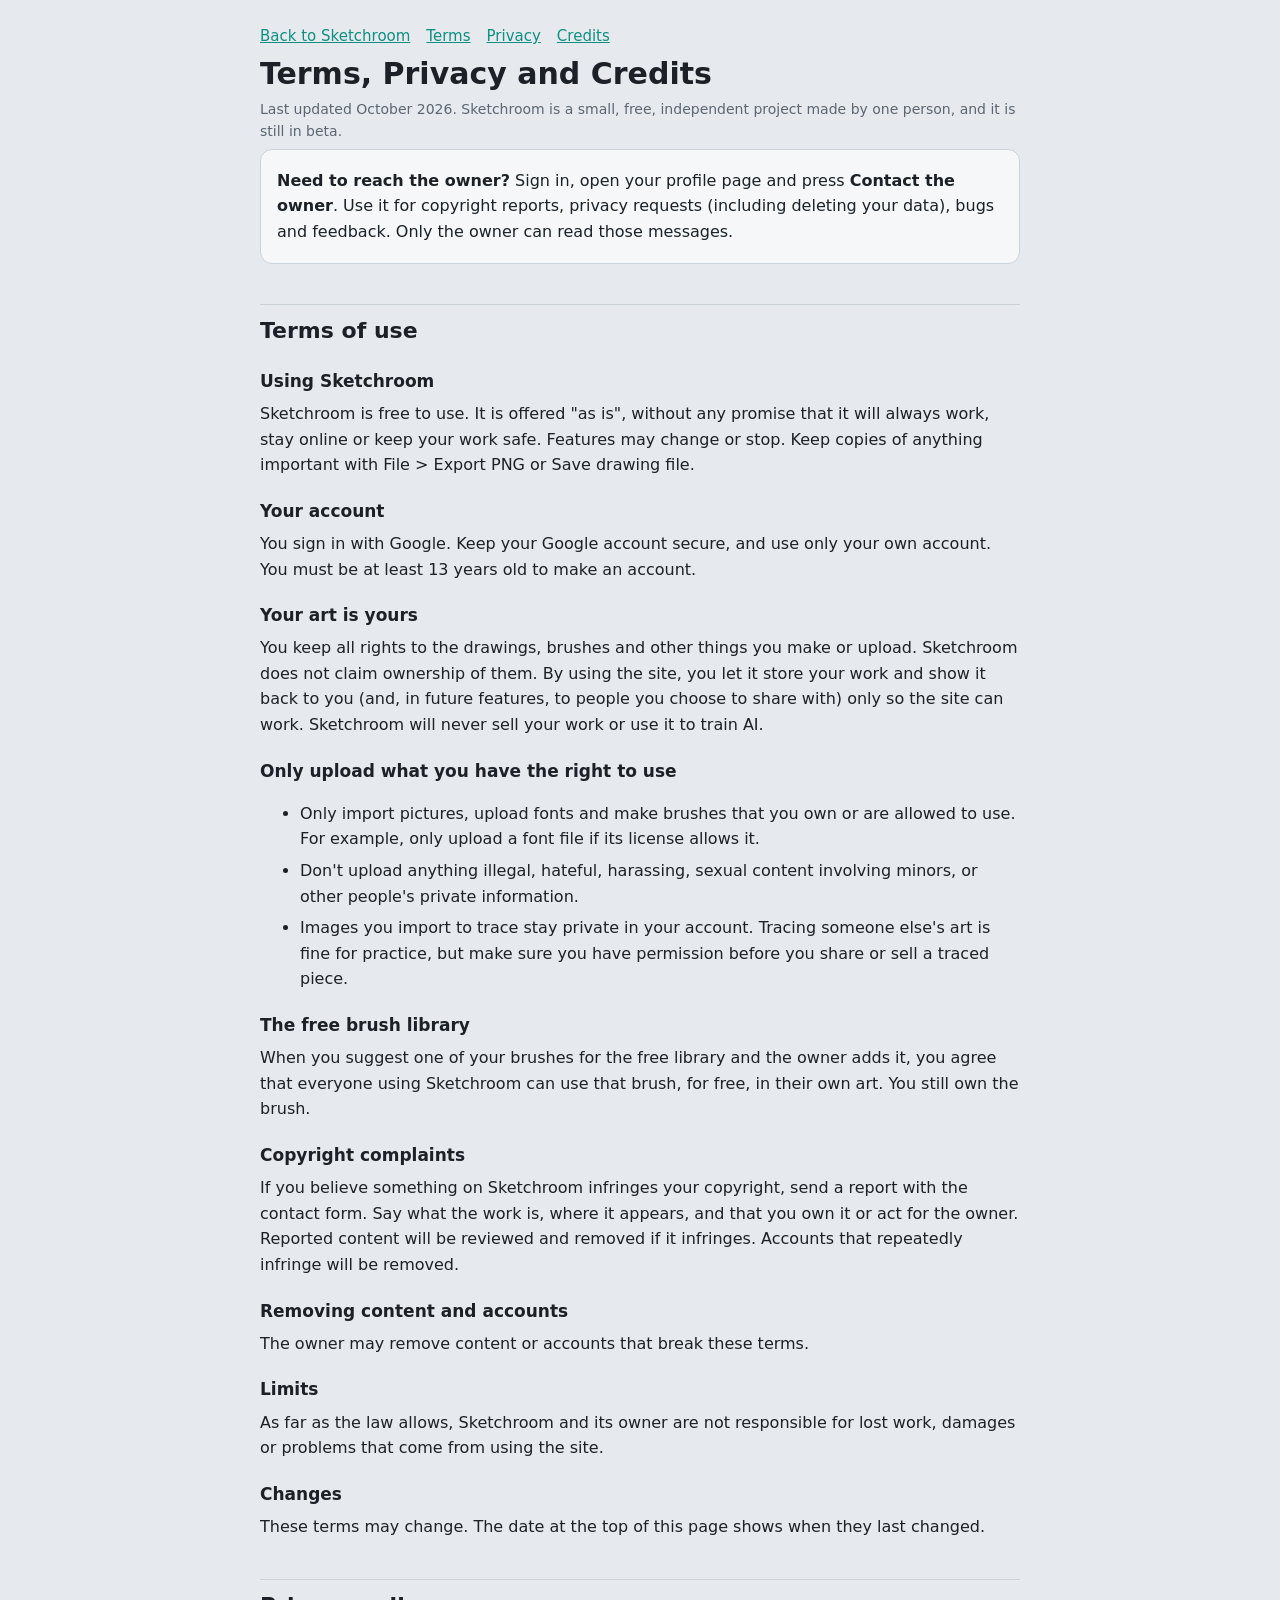
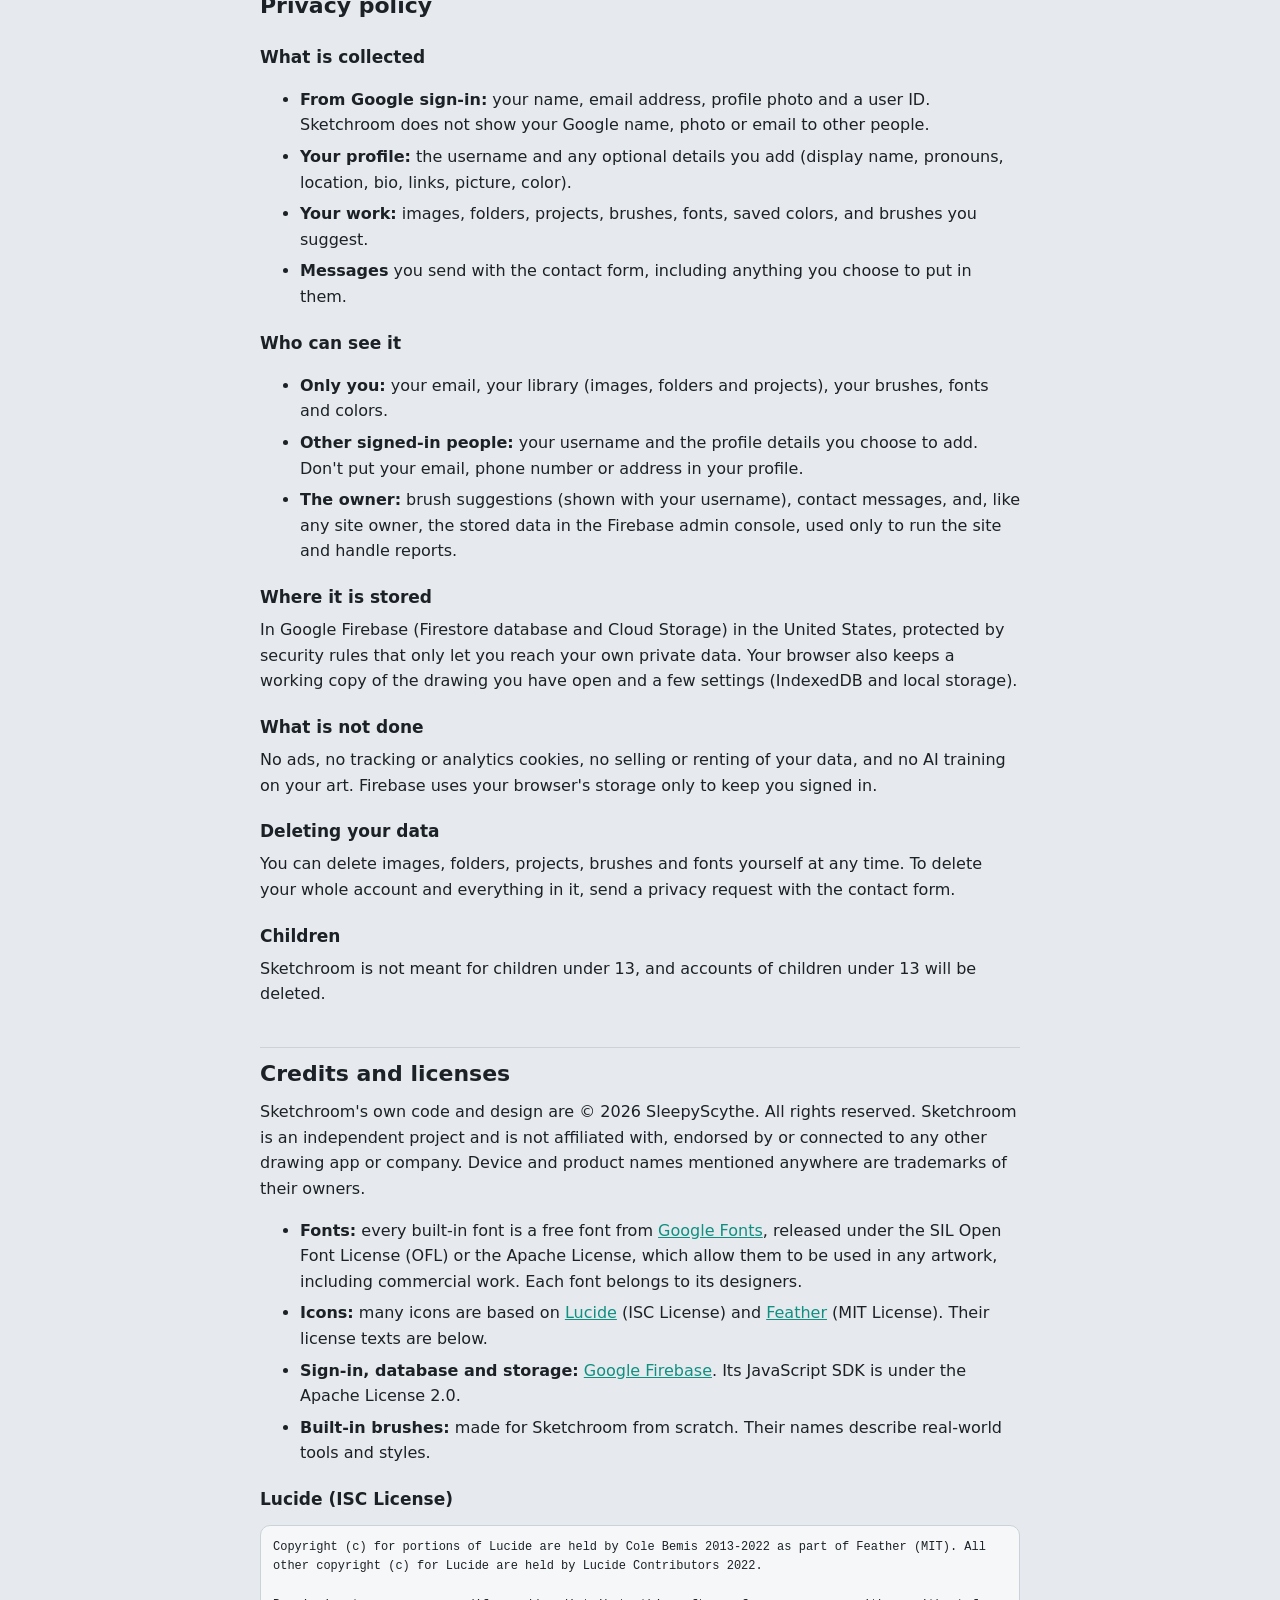
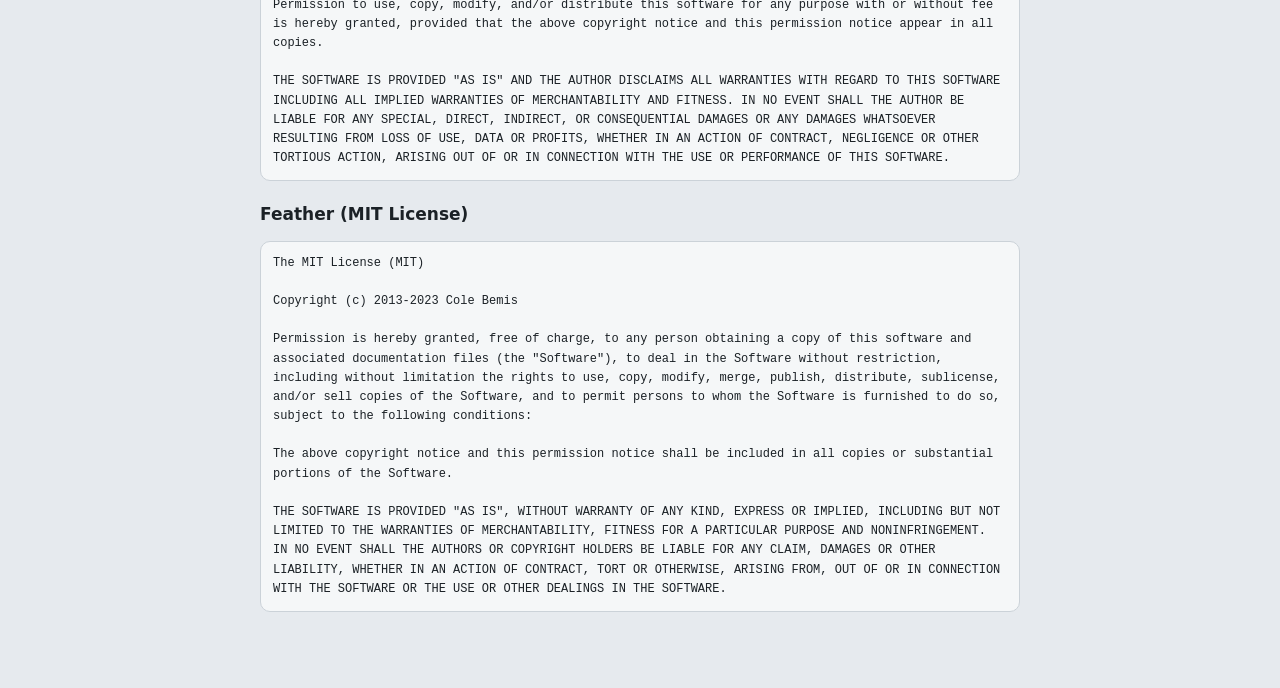
==== legal.html @ 2ee38875 "About 50 art-style brushes and 90 fonts, usernames and profiles, contact form, legal pages Brushes g" ====
<!doctype html>
<html lang="en">
<head>
<meta charset="utf-8">
<meta name="viewport" content="width=device-width, initial-scale=1">
<title>Sketchroom: Terms, Privacy and Credits</title>
<meta name="description" content="Sketchroom's terms of use, privacy policy and credits.">
<meta name="theme-color" content="#14181c">
<link rel="icon" href="favicon.svg" type="image/svg+xml">
<style>
  :root { color-scheme: dark; --bg: #14181c; --panel: #1b2025; --line: #313a43; --fg: #e7ebee; --mute: #8b97a3; --accent: #56c4b4; }
  @media (prefers-color-scheme: light) { :root { color-scheme: light; --bg: #e6eaee; --panel: #f5f7f8; --line: #cbd2d8; --fg: #1b2126; --mute: #5b6670; --accent: #0f8f80; } }
  body { margin: 0; background: var(--bg); color: var(--fg); font: 16px/1.6 system-ui, -apple-system, "Segoe UI", sans-serif; }
  main { max-width: 760px; margin: 0 auto; padding: 24px 16px 64px; }
  a { color: var(--accent); }
  h1 { font-size: 30px; line-height: 1.2; margin: 8px 0 4px; }
  h2 { font-size: 22px; margin: 40px 0 8px; padding-top: 8px; border-top: 1px solid var(--line); }
  h3 { font-size: 17px; margin: 20px 0 4px; }
  p, li { margin: 6px 0; }
  .mute { color: var(--mute); font-size: 14px; }
  nav.top { display: flex; gap: 16px; flex-wrap: wrap; font-size: 15px; }
  .box { background: var(--panel); border: 1px solid var(--line); border-radius: 12px; padding: 12px 16px; }
  pre { white-space: pre-wrap; font-size: 12px; background: var(--panel); border: 1px solid var(--line); border-radius: 10px; padding: 12px; overflow-wrap: anywhere; }
</style>
</head>
<body>
<main>
  <nav class="top"><a href="./">Back to Sketchroom</a><a href="#terms">Terms</a><a href="#privacy">Privacy</a><a href="#credits">Credits</a></nav>
  <h1>Terms, Privacy and Credits</h1>
  <p class="mute">Last updated October 2026. Sketchroom is a small, free, independent project made by one person, and it is still in beta.</p>
  <div class="box">
    <p><strong>Need to reach the owner?</strong> Sign in, open your profile page and press <strong>Contact the owner</strong>. Use it for copyright reports, privacy requests (including deleting your data), bugs and feedback. Only the owner can read those messages.</p>
  </div>

  <h2 id="terms">Terms of use</h2>
  <h3>Using Sketchroom</h3>
  <p>Sketchroom is free to use. It is offered "as is", without any promise that it will always work, stay online or keep your work safe. Features may change or stop. Keep copies of anything important with File &gt; Export PNG or Save drawing file.</p>
  <h3>Your account</h3>
  <p>You sign in with Google. Keep your Google account secure, and use only your own account. You must be at least 13 years old to make an account.</p>
  <h3>Your art is yours</h3>
  <p>You keep all rights to the drawings, brushes and other things you make or upload. Sketchroom does not claim ownership of them. By using the site, you let it store your work and show it back to you (and, in future features, to people you choose to share with) only so the site can work. Sketchroom will never sell your work or use it to train AI.</p>
  <h3>Only upload what you have the right to use</h3>
  <ul>
    <li>Only import pictures, upload fonts and make brushes that you own or are allowed to use. For example, only upload a font file if its license allows it.</li>
    <li>Don't upload anything illegal, hateful, harassing, sexual content involving minors, or other people's private information.</li>
    <li>Images you import to trace stay private in your account. Tracing someone else's art is fine for practice, but make sure you have permission before you share or sell a traced piece.</li>
  </ul>
  <h3>The free brush library</h3>
  <p>When you suggest one of your brushes for the free library and the owner adds it, you agree that everyone using Sketchroom can use that brush, for free, in their own art. You still own the brush.</p>
  <h3>Copyright complaints</h3>
  <p>If you believe something on Sketchroom infringes your copyright, send a report with the contact form. Say what the work is, where it appears, and that you own it or act for the owner. Reported content will be reviewed and removed if it infringes. Accounts that repeatedly infringe will be removed.</p>
  <h3>Removing content and accounts</h3>
  <p>The owner may remove content or accounts that break these terms.</p>
  <h3>Limits</h3>
  <p>As far as the law allows, Sketchroom and its owner are not responsible for lost work, damages or problems that come from using the site.</p>
  <h3>Changes</h3>
  <p>These terms may change. The date at the top of this page shows when they last changed.</p>

  <h2 id="privacy">Privacy policy</h2>
  <h3>What is collected</h3>
  <ul>
    <li><strong>From Google sign-in:</strong> your name, email address, profile photo and a user ID. Sketchroom does not show your Google name, photo or email to other people.</li>
    <li><strong>Your profile:</strong> the username and any optional details you add (display name, pronouns, location, bio, links, picture, color).</li>
    <li><strong>Your work:</strong> images, folders, projects, brushes, fonts, saved colors, and brushes you suggest.</li>
    <li><strong>Messages</strong> you send with the contact form, including anything you choose to put in them.</li>
  </ul>
  <h3>Who can see it</h3>
  <ul>
    <li><strong>Only you:</strong> your email, your library (images, folders and projects), your brushes, fonts and colors.</li>
    <li><strong>Other signed-in people:</strong> your username and the profile details you choose to add. Don't put your email, phone number or address in your profile.</li>
    <li><strong>The owner:</strong> brush suggestions (shown with your username), contact messages, and, like any site owner, the stored data in the Firebase admin console, used only to run the site and handle reports.</li>
  </ul>
  <h3>Where it is stored</h3>
  <p>In Google Firebase (Firestore database and Cloud Storage) in the United States, protected by security rules that only let you reach your own private data. Your browser also keeps a working copy of the drawing you have open and a few settings (IndexedDB and local storage).</p>
  <h3>What is not done</h3>
  <p>No ads, no tracking or analytics cookies, no selling or renting of your data, and no AI training on your art. Firebase uses your browser's storage only to keep you signed in.</p>
  <h3>Deleting your data</h3>
  <p>You can delete images, folders, projects, brushes and fonts yourself at any time. To delete your whole account and everything in it, send a privacy request with the contact form.</p>
  <h3>Children</h3>
  <p>Sketchroom is not meant for children under 13, and accounts of children under 13 will be deleted.</p>

  <h2 id="credits">Credits and licenses</h2>
  <p>Sketchroom's own code and design are © 2026 SleepyScythe. All rights reserved. Sketchroom is an independent project and is not affiliated with, endorsed by or connected to any other drawing app or company. Device and product names mentioned anywhere are trademarks of their owners.</p>
  <ul>
    <li><strong>Fonts:</strong> every built-in font is a free font from <a href="https://fonts.google.com" rel="noopener">Google Fonts</a>, released under the SIL Open Font License (OFL) or the Apache License, which allow them to be used in any artwork, including commercial work. Each font belongs to its designers.</li>
    <li><strong>Icons:</strong> many icons are based on <a href="https://lucide.dev" rel="noopener">Lucide</a> (ISC License) and <a href="https://feathericons.com" rel="noopener">Feather</a> (MIT License). Their license texts are below.</li>
    <li><strong>Sign-in, database and storage:</strong> <a href="https://firebase.google.com" rel="noopener">Google Firebase</a>. Its JavaScript SDK is under the Apache License 2.0.</li>
    <li><strong>Built-in brushes:</strong> made for Sketchroom from scratch. Their names describe real-world tools and styles.</li>
  </ul>
  <h3>Lucide (ISC License)</h3>
  <pre>Copyright (c) for portions of Lucide are held by Cole Bemis 2013-2022 as part of Feather (MIT). All other copyright (c) for Lucide are held by Lucide Contributors 2022.

Permission to use, copy, modify, and/or distribute this software for any purpose with or without fee is hereby granted, provided that the above copyright notice and this permission notice appear in all copies.

THE SOFTWARE IS PROVIDED "AS IS" AND THE AUTHOR DISCLAIMS ALL WARRANTIES WITH REGARD TO THIS SOFTWARE INCLUDING ALL IMPLIED WARRANTIES OF MERCHANTABILITY AND FITNESS. IN NO EVENT SHALL THE AUTHOR BE LIABLE FOR ANY SPECIAL, DIRECT, INDIRECT, OR CONSEQUENTIAL DAMAGES OR ANY DAMAGES WHATSOEVER RESULTING FROM LOSS OF USE, DATA OR PROFITS, WHETHER IN AN ACTION OF CONTRACT, NEGLIGENCE OR OTHER TORTIOUS ACTION, ARISING OUT OF OR IN CONNECTION WITH THE USE OR PERFORMANCE OF THIS SOFTWARE.</pre>
  <h3>Feather (MIT License)</h3>
  <pre>The MIT License (MIT)

Copyright (c) 2013-2023 Cole Bemis

Permission is hereby granted, free of charge, to any person obtaining a copy of this software and associated documentation files (the "Software"), to deal in the Software without restriction, including without limitation the rights to use, copy, modify, merge, publish, distribute, sublicense, and/or sell copies of the Software, and to permit persons to whom the Software is furnished to do so, subject to the following conditions:

The above copyright notice and this permission notice shall be included in all copies or substantial portions of the Software.

THE SOFTWARE IS PROVIDED "AS IS", WITHOUT WARRANTY OF ANY KIND, EXPRESS OR IMPLIED, INCLUDING BUT NOT LIMITED TO THE WARRANTIES OF MERCHANTABILITY, FITNESS FOR A PARTICULAR PURPOSE AND NONINFRINGEMENT. IN NO EVENT SHALL THE AUTHORS OR COPYRIGHT HOLDERS BE LIABLE FOR ANY CLAIM, DAMAGES OR OTHER LIABILITY, WHETHER IN AN ACTION OF CONTRACT, TORT OR OTHERWISE, ARISING FROM, OUT OF OR IN CONNECTION WITH THE SOFTWARE OR THE USE OR OTHER DEALINGS IN THE SOFTWARE.</pre>
</main>
</body>
</html>
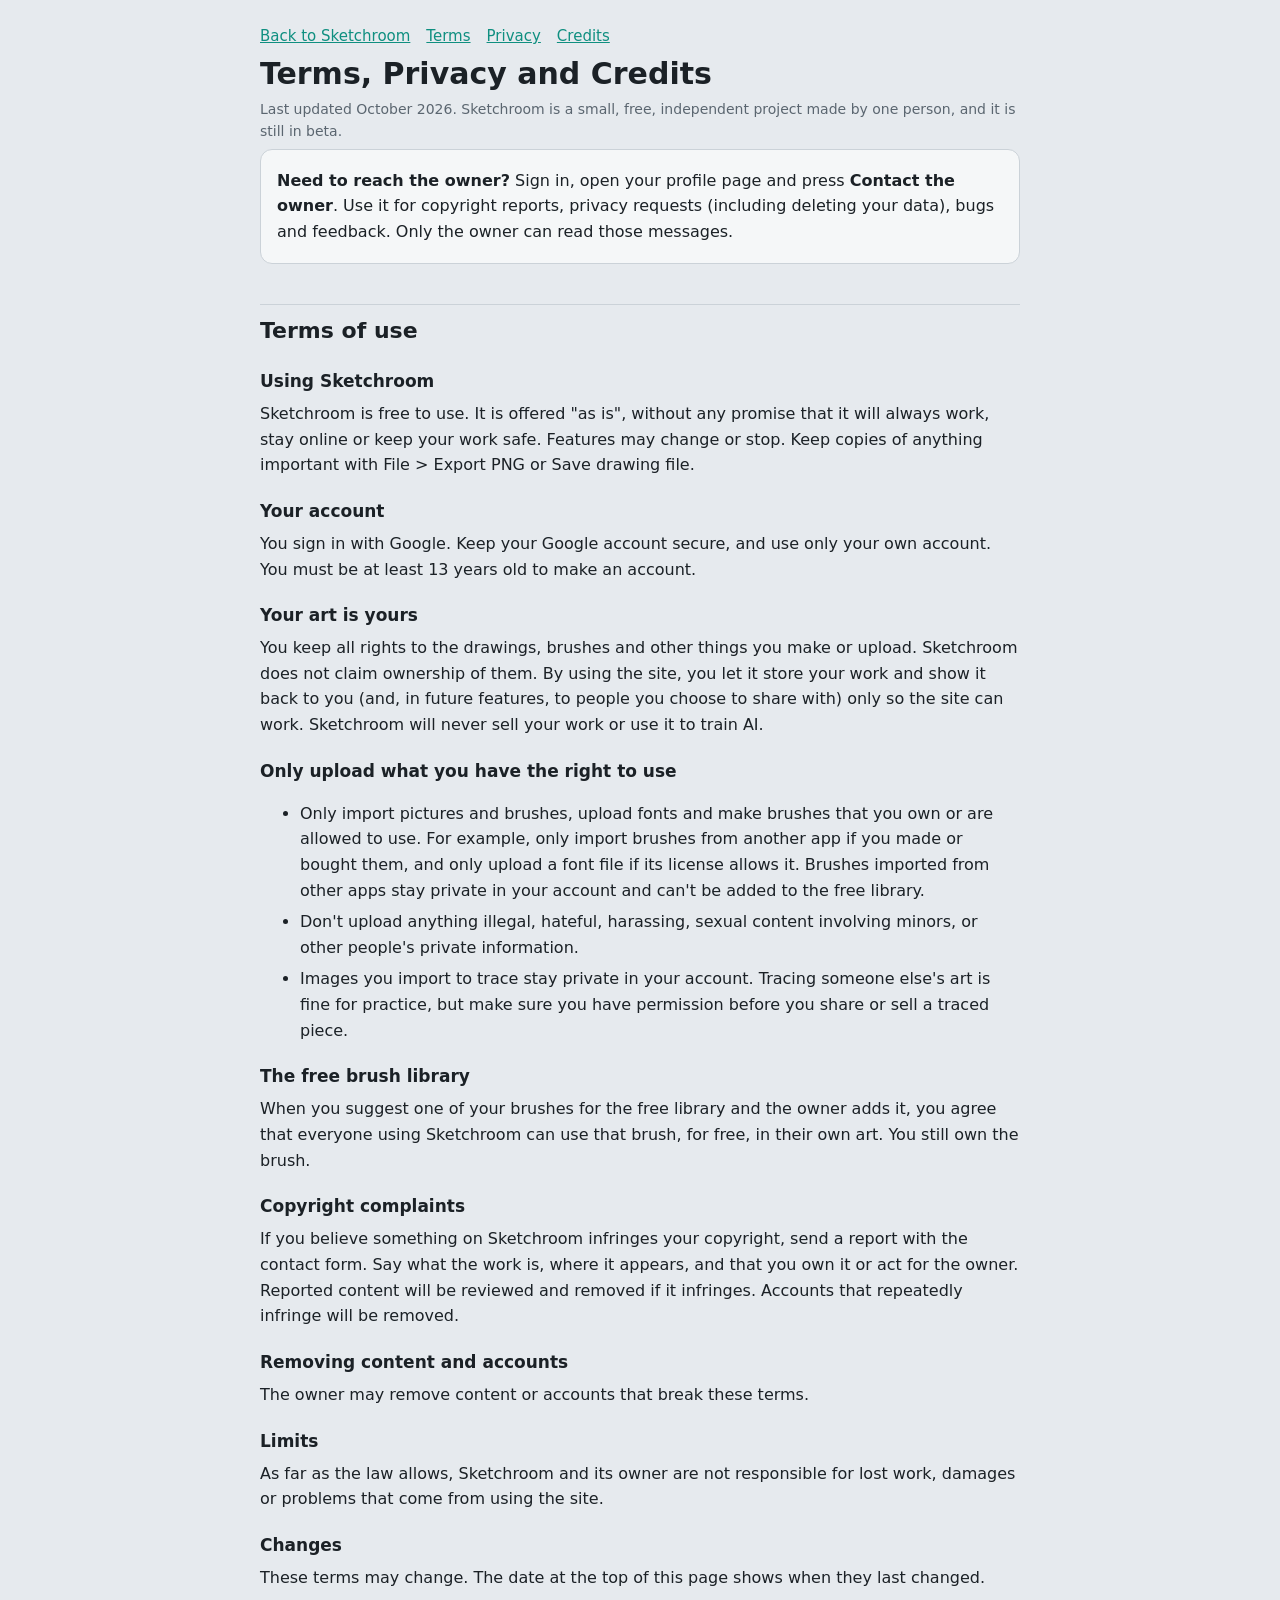
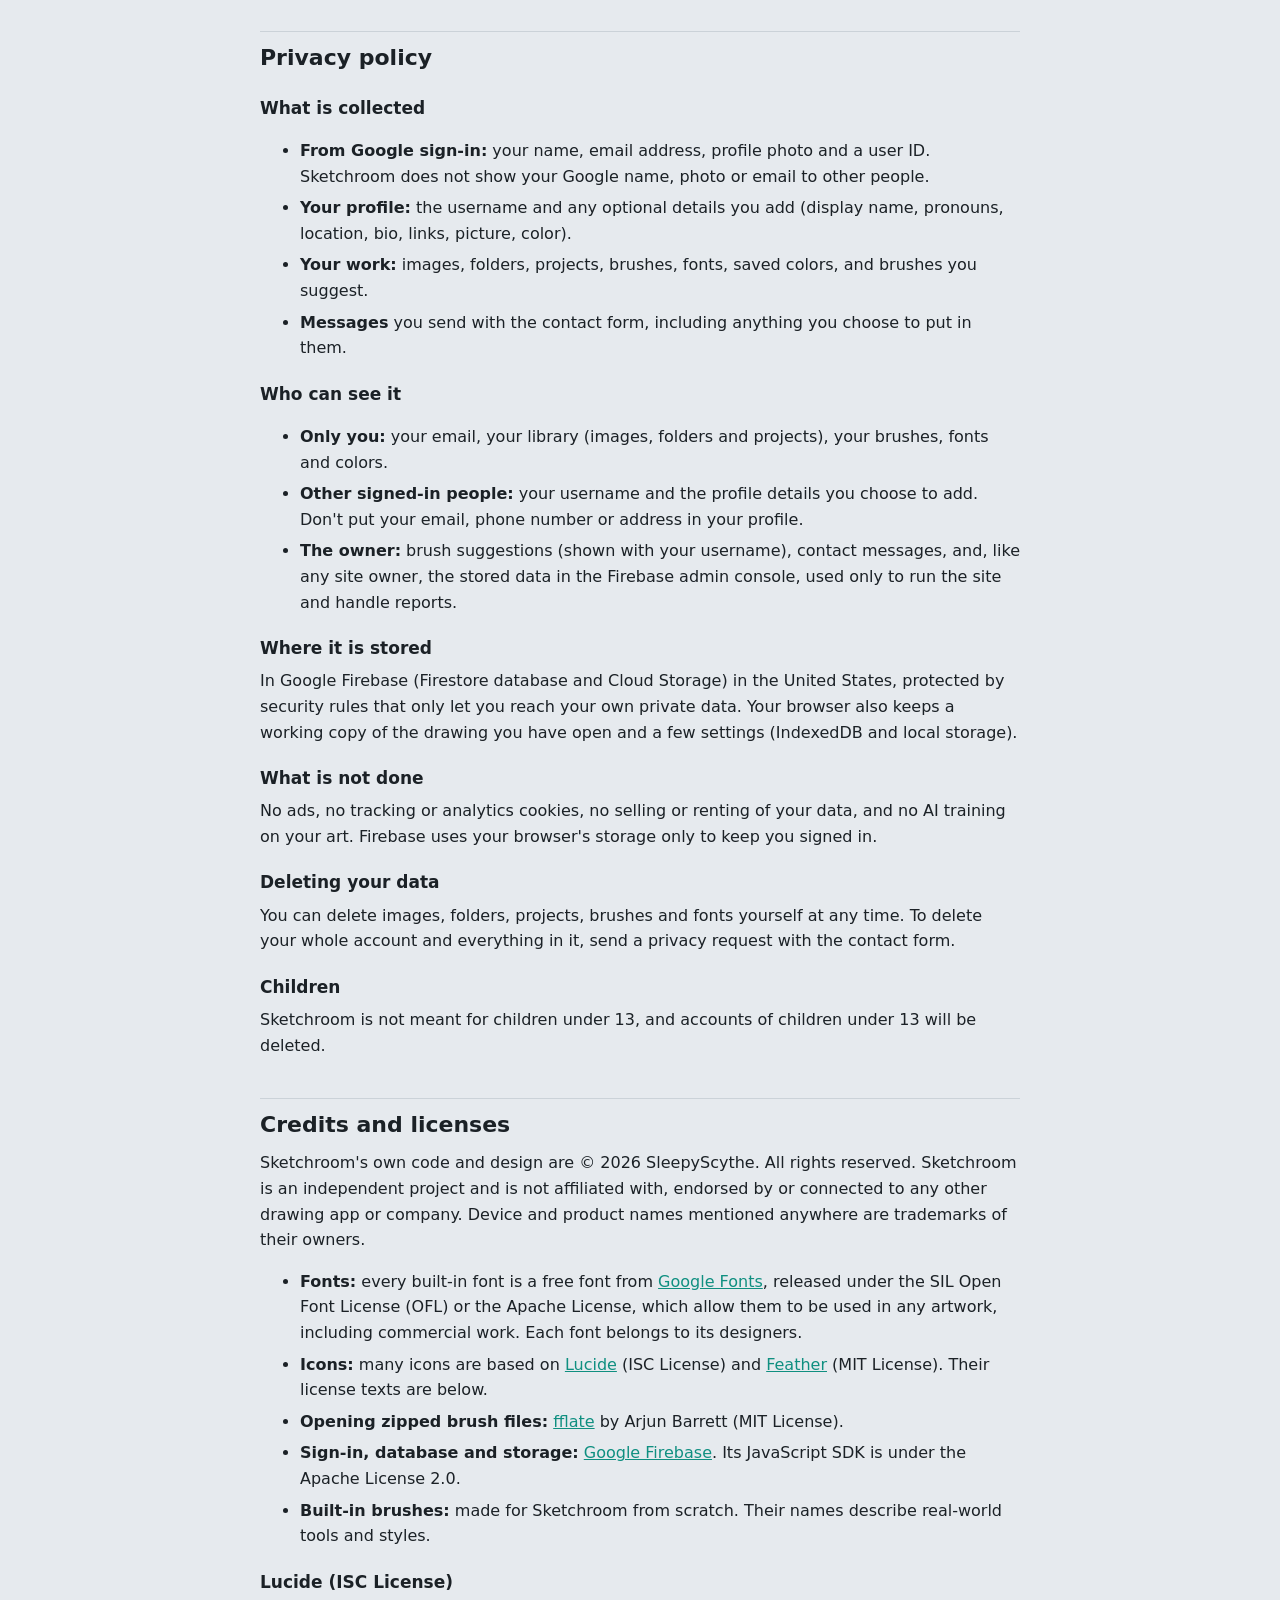
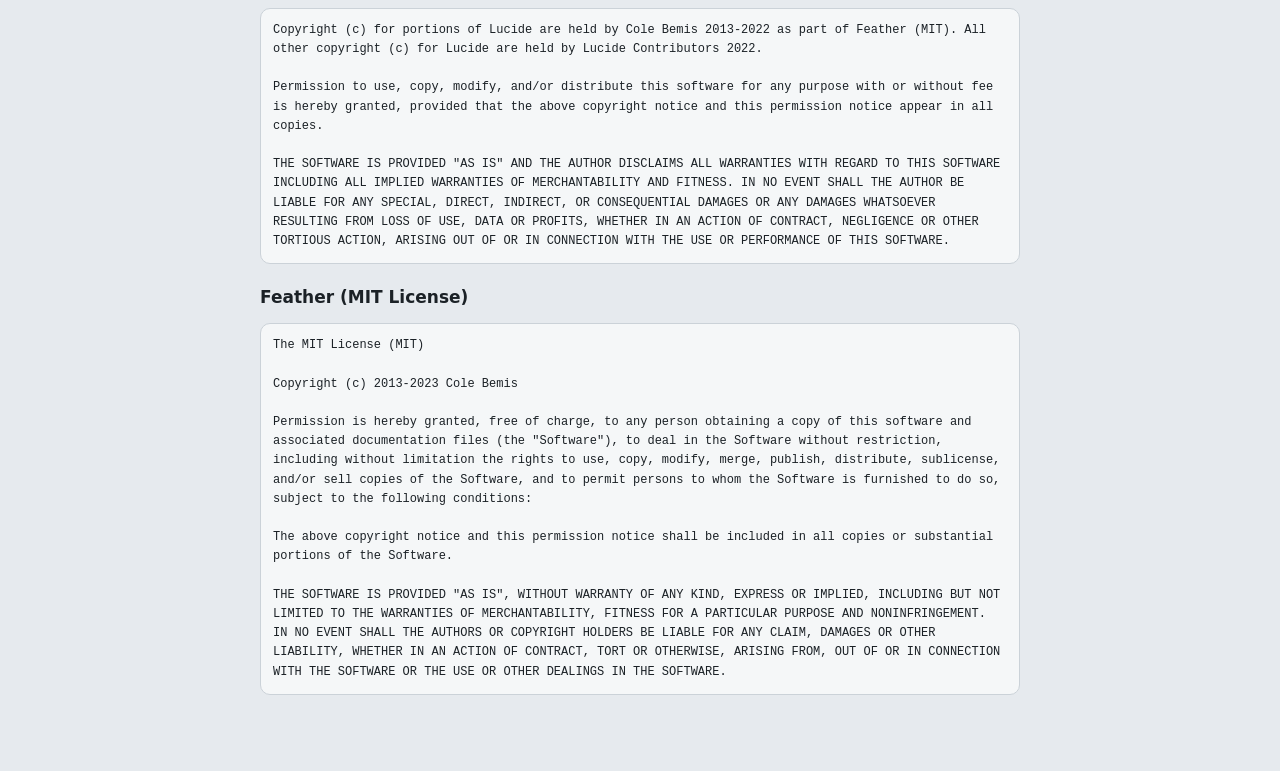
==== commit 0d214769: "Import brushes from other apps: .brush/.brushset, Photoshop .abr and pictures Brushes can now carry " ====
--- a/legal.html
+++ b/legal.html
@@ -41,7 +41,7 @@
   <p>You keep all rights to the drawings, brushes and other things you make or upload. Sketchroom does not claim ownership of them. By using the site, you let it store your work and show it back to you (and, in future features, to people you choose to share with) only so the site can work. Sketchroom will never sell your work or use it to train AI.</p>
   <h3>Only upload what you have the right to use</h3>
   <ul>
-    <li>Only import pictures, upload fonts and make brushes that you own or are allowed to use. For example, only upload a font file if its license allows it.</li>
+    <li>Only import pictures and brushes, upload fonts and make brushes that you own or are allowed to use. For example, only import brushes from another app if you made or bought them, and only upload a font file if its license allows it. Brushes imported from other apps stay private in your account and can't be added to the free library.</li>
     <li>Don't upload anything illegal, hateful, harassing, sexual content involving minors, or other people's private information.</li>
     <li>Images you import to trace stay private in your account. Tracing someone else's art is fine for practice, but make sure you have permission before you share or sell a traced piece.</li>
   </ul>
@@ -84,6 +84,7 @@
   <ul>
     <li><strong>Fonts:</strong> every built-in font is a free font from <a href="https://fonts.google.com" rel="noopener">Google Fonts</a>, released under the SIL Open Font License (OFL) or the Apache License, which allow them to be used in any artwork, including commercial work. Each font belongs to its designers.</li>
     <li><strong>Icons:</strong> many icons are based on <a href="https://lucide.dev" rel="noopener">Lucide</a> (ISC License) and <a href="https://feathericons.com" rel="noopener">Feather</a> (MIT License). Their license texts are below.</li>
+    <li><strong>Opening zipped brush files:</strong> <a href="https://github.com/101arrowz/fflate" rel="noopener">fflate</a> by Arjun Barrett (MIT License).</li>
     <li><strong>Sign-in, database and storage:</strong> <a href="https://firebase.google.com" rel="noopener">Google Firebase</a>. Its JavaScript SDK is under the Apache License 2.0.</li>
     <li><strong>Built-in brushes:</strong> made for Sketchroom from scratch. Their names describe real-world tools and styles.</li>
   </ul>
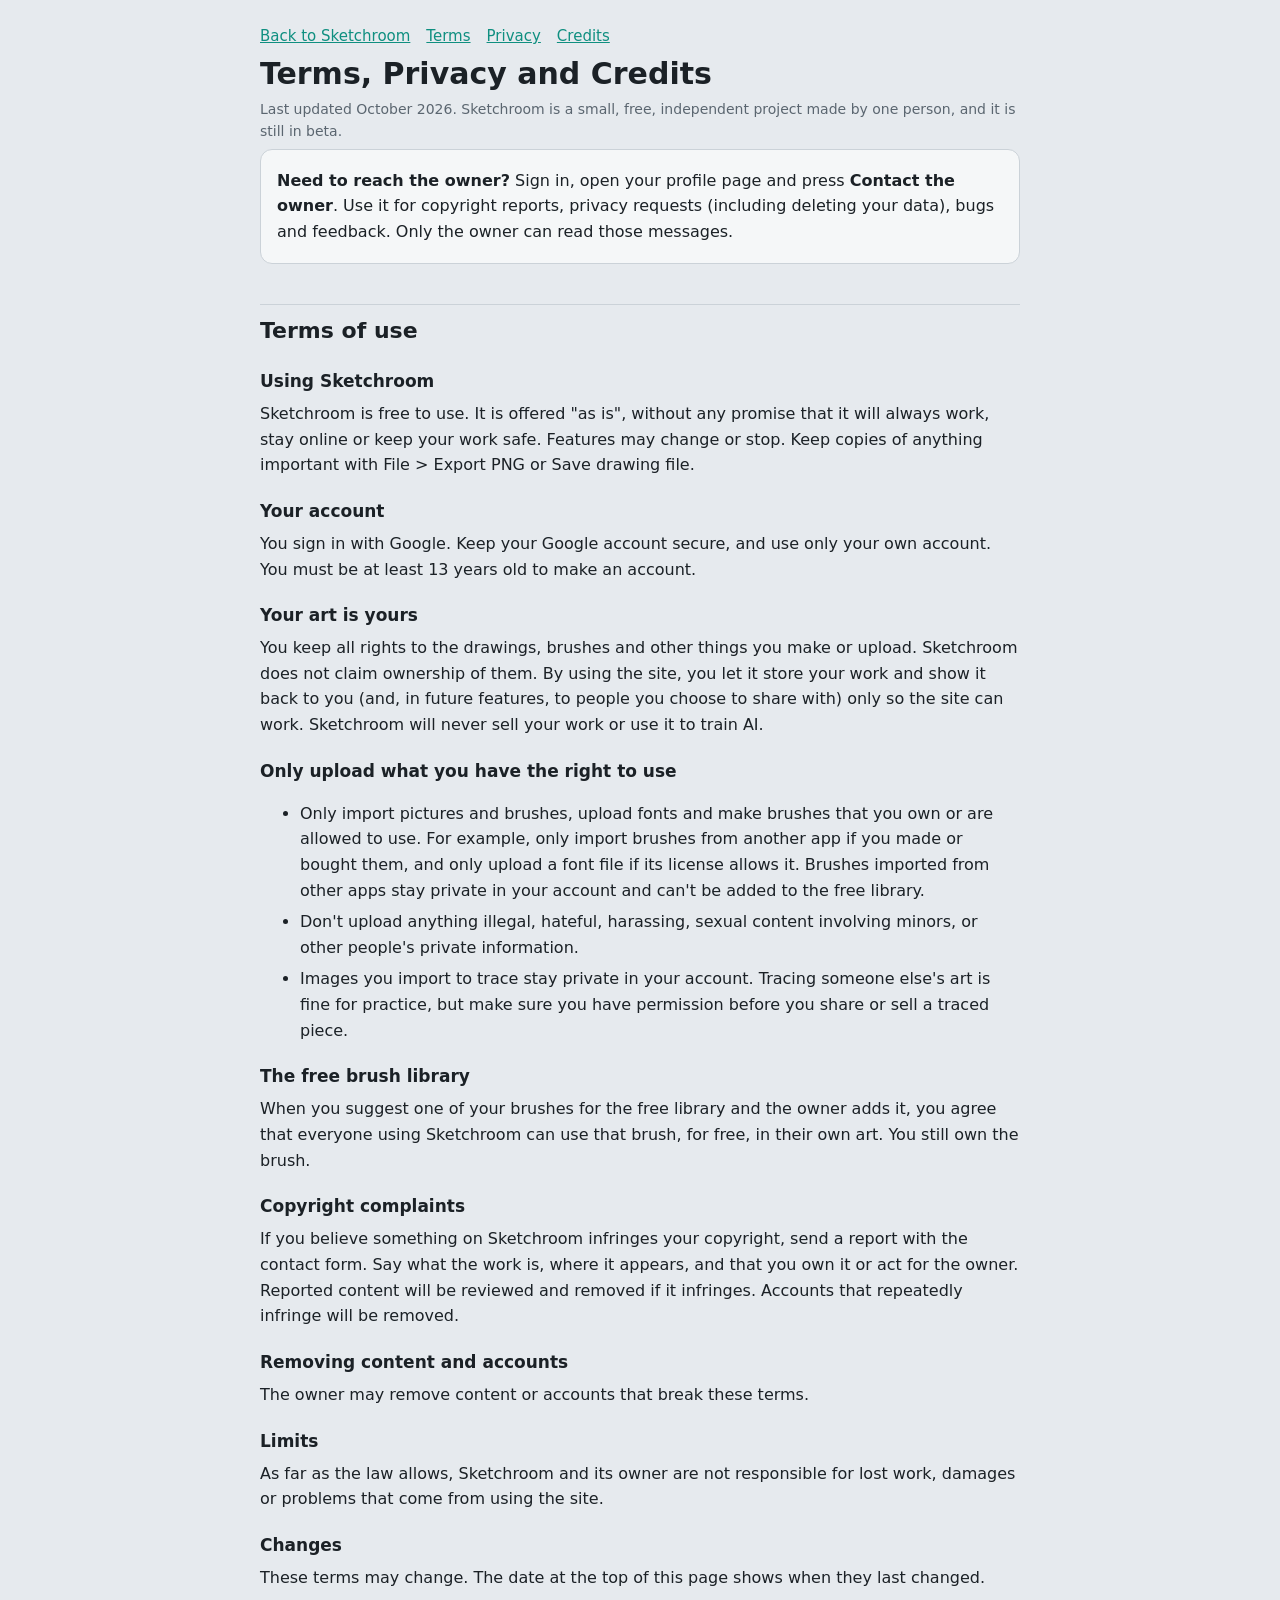
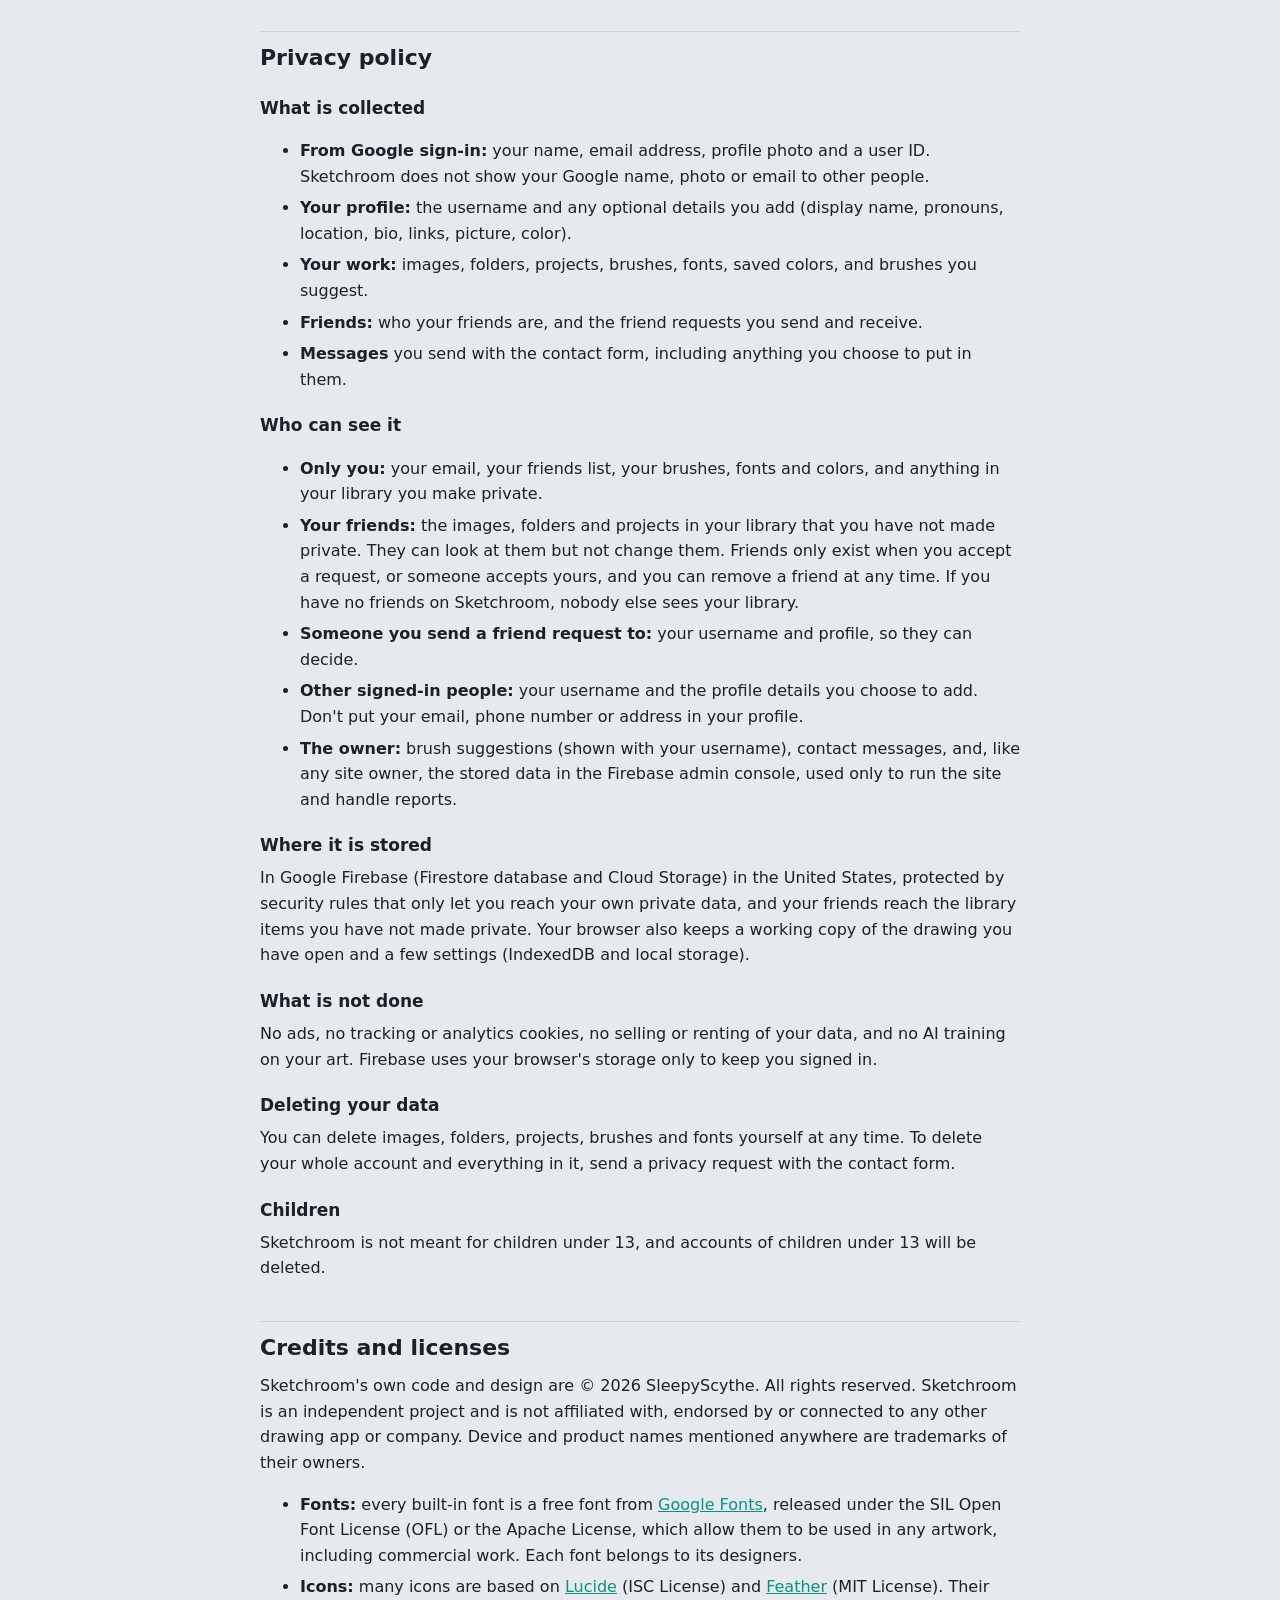
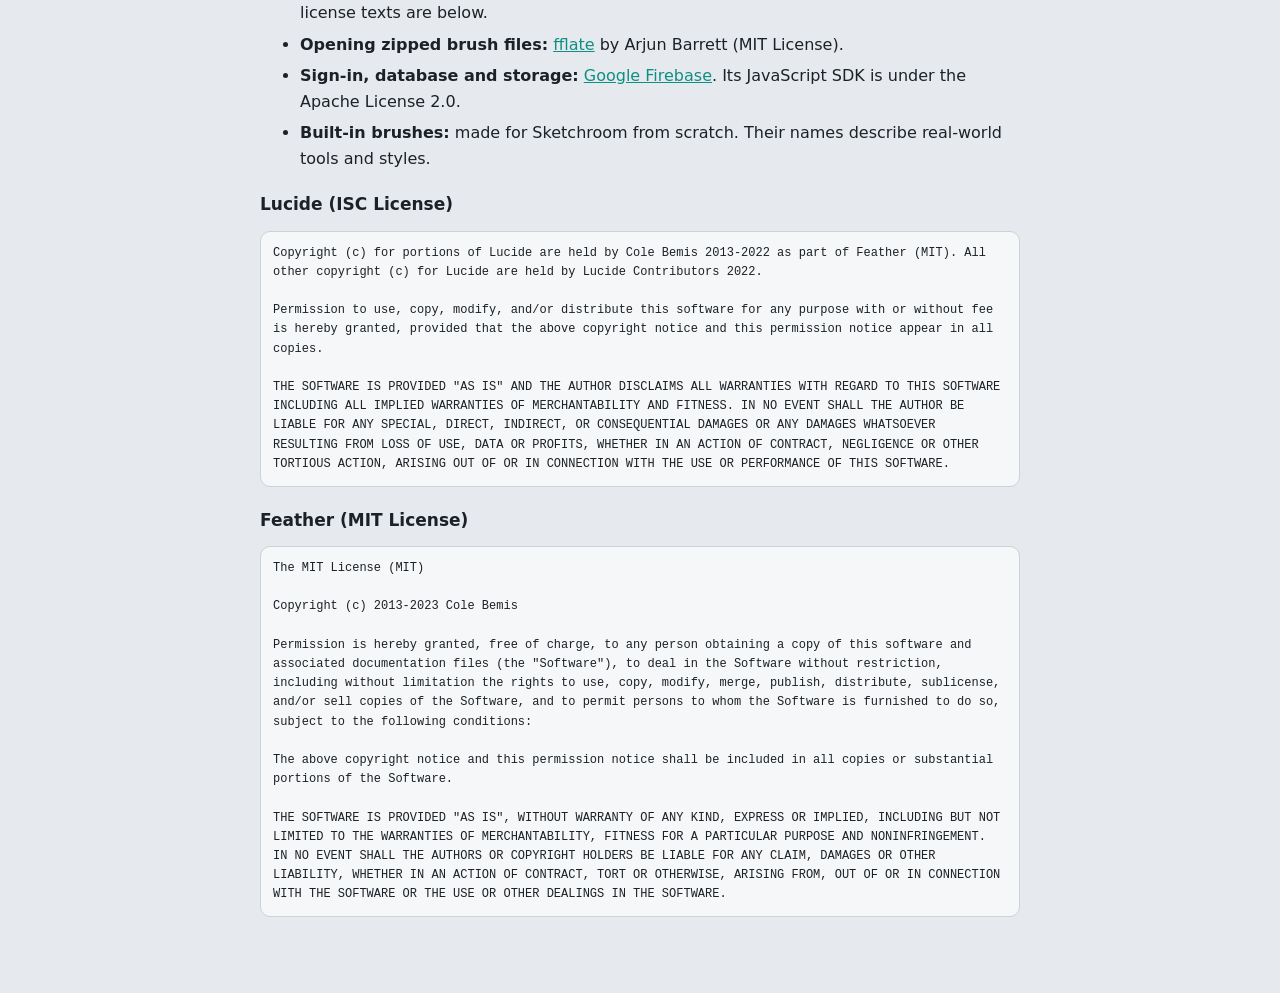
==== commit 7100e2d9: "Friends: requests by username, view-only friend libraries and image viewer, private items, rules" ====
--- a/legal.html
+++ b/legal.html
@@ -62,16 +62,19 @@
     <li><strong>From Google sign-in:</strong> your name, email address, profile photo and a user ID. Sketchroom does not show your Google name, photo or email to other people.</li>
     <li><strong>Your profile:</strong> the username and any optional details you add (display name, pronouns, location, bio, links, picture, color).</li>
     <li><strong>Your work:</strong> images, folders, projects, brushes, fonts, saved colors, and brushes you suggest.</li>
+    <li><strong>Friends:</strong> who your friends are, and the friend requests you send and receive.</li>
     <li><strong>Messages</strong> you send with the contact form, including anything you choose to put in them.</li>
   </ul>
   <h3>Who can see it</h3>
   <ul>
-    <li><strong>Only you:</strong> your email, your library (images, folders and projects), your brushes, fonts and colors.</li>
+    <li><strong>Only you:</strong> your email, your friends list, your brushes, fonts and colors, and anything in your library you make private.</li>
+    <li><strong>Your friends:</strong> the images, folders and projects in your library that you have not made private. They can look at them but not change them. Friends only exist when you accept a request, or someone accepts yours, and you can remove a friend at any time. If you have no friends on Sketchroom, nobody else sees your library.</li>
+    <li><strong>Someone you send a friend request to:</strong> your username and profile, so they can decide.</li>
     <li><strong>Other signed-in people:</strong> your username and the profile details you choose to add. Don't put your email, phone number or address in your profile.</li>
     <li><strong>The owner:</strong> brush suggestions (shown with your username), contact messages, and, like any site owner, the stored data in the Firebase admin console, used only to run the site and handle reports.</li>
   </ul>
   <h3>Where it is stored</h3>
-  <p>In Google Firebase (Firestore database and Cloud Storage) in the United States, protected by security rules that only let you reach your own private data. Your browser also keeps a working copy of the drawing you have open and a few settings (IndexedDB and local storage).</p>
+  <p>In Google Firebase (Firestore database and Cloud Storage) in the United States, protected by security rules that only let you reach your own private data, and your friends reach the library items you have not made private. Your browser also keeps a working copy of the drawing you have open and a few settings (IndexedDB and local storage).</p>
   <h3>What is not done</h3>
   <p>No ads, no tracking or analytics cookies, no selling or renting of your data, and no AI training on your art. Firebase uses your browser's storage only to keep you signed in.</p>
   <h3>Deleting your data</h3>
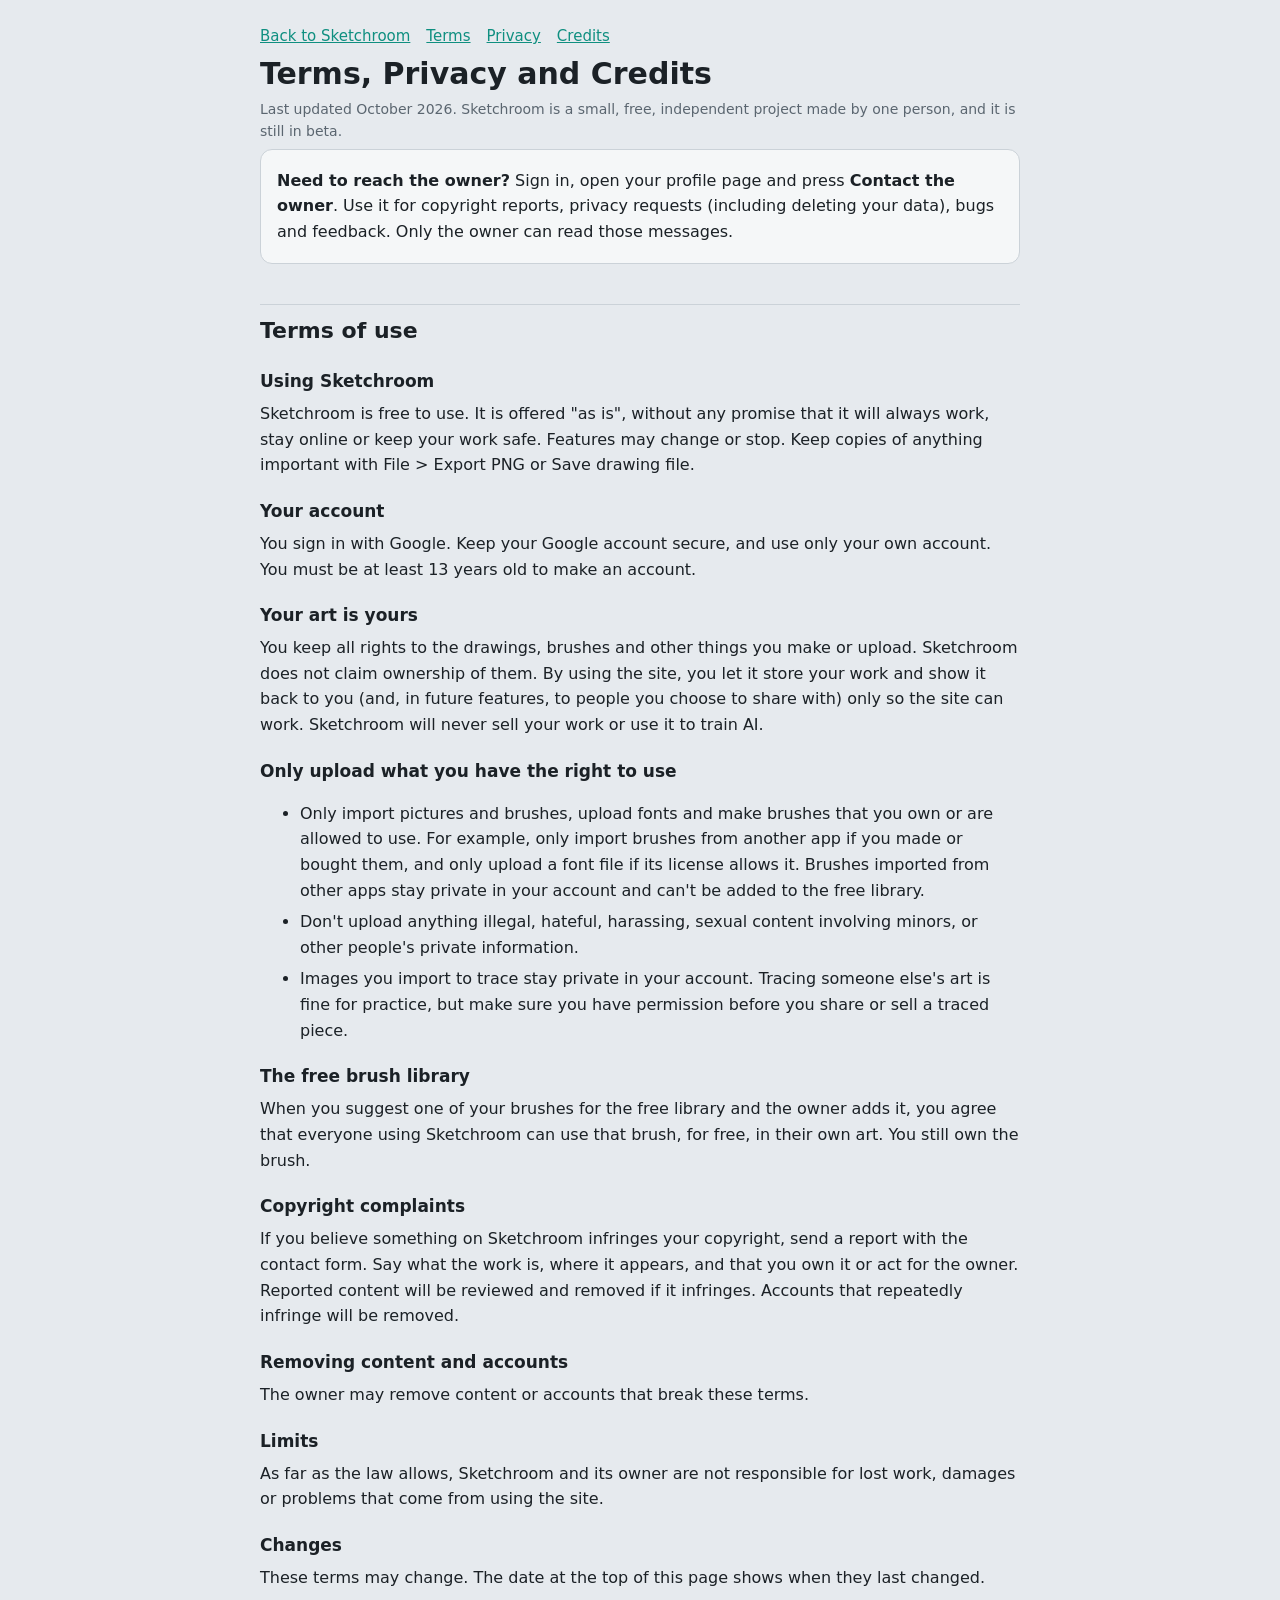
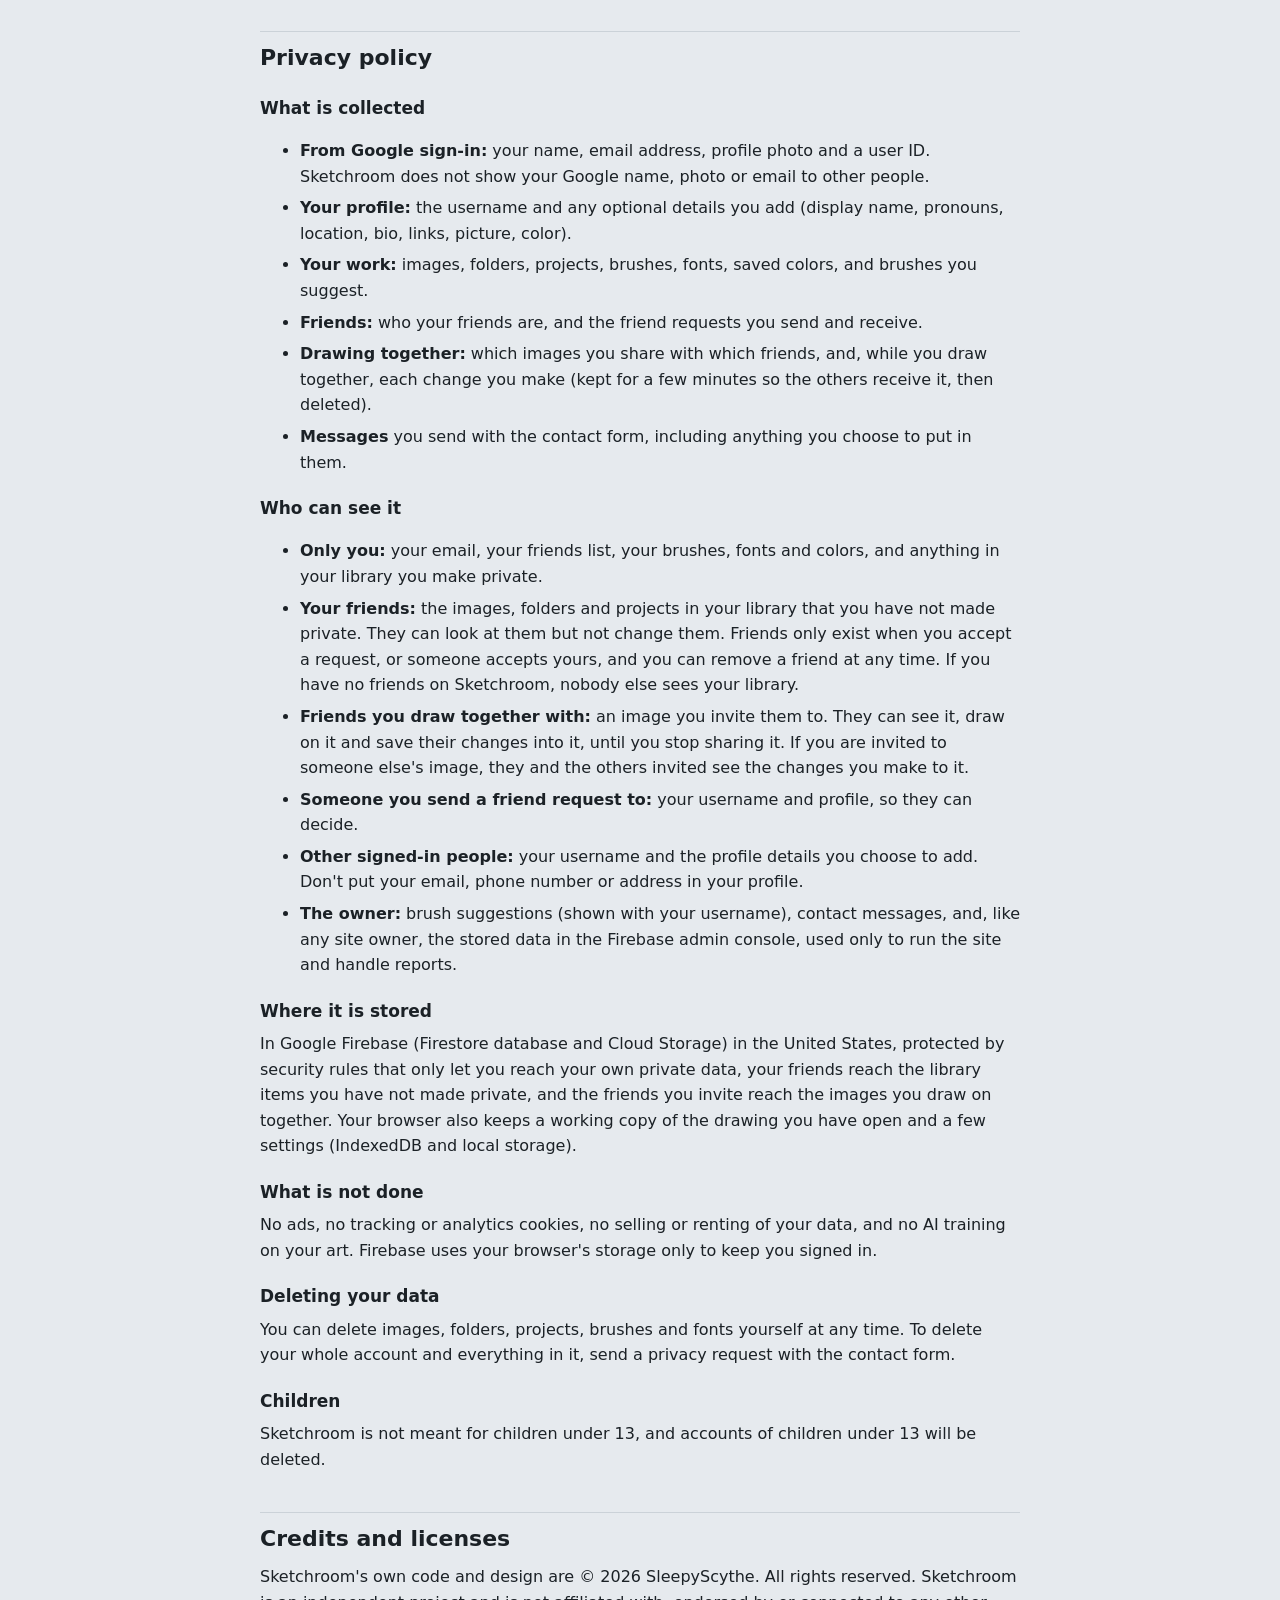
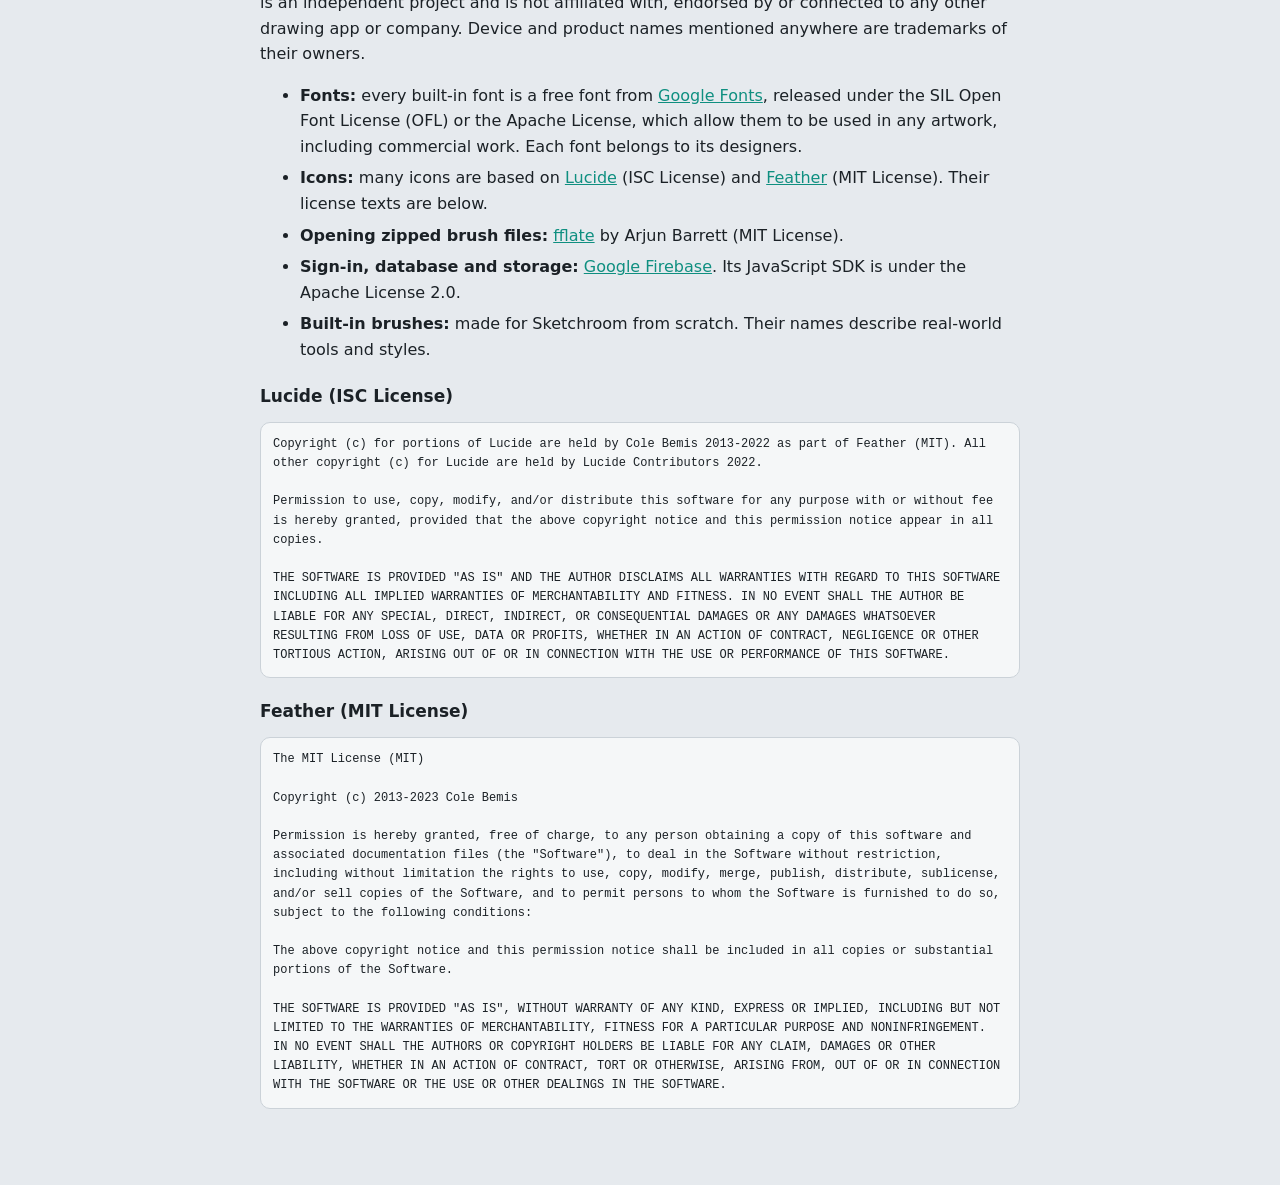
==== commit 40617e4b: "Editor popouts, rail sliders, Pen / Finger switch, and drawing together live - The dock becomes floa" ====
--- a/legal.html
+++ b/legal.html
@@ -63,18 +63,20 @@
     <li><strong>Your profile:</strong> the username and any optional details you add (display name, pronouns, location, bio, links, picture, color).</li>
     <li><strong>Your work:</strong> images, folders, projects, brushes, fonts, saved colors, and brushes you suggest.</li>
     <li><strong>Friends:</strong> who your friends are, and the friend requests you send and receive.</li>
+    <li><strong>Drawing together:</strong> which images you share with which friends, and, while you draw together, each change you make (kept for a few minutes so the others receive it, then deleted).</li>
     <li><strong>Messages</strong> you send with the contact form, including anything you choose to put in them.</li>
   </ul>
   <h3>Who can see it</h3>
   <ul>
     <li><strong>Only you:</strong> your email, your friends list, your brushes, fonts and colors, and anything in your library you make private.</li>
     <li><strong>Your friends:</strong> the images, folders and projects in your library that you have not made private. They can look at them but not change them. Friends only exist when you accept a request, or someone accepts yours, and you can remove a friend at any time. If you have no friends on Sketchroom, nobody else sees your library.</li>
+    <li><strong>Friends you draw together with:</strong> an image you invite them to. They can see it, draw on it and save their changes into it, until you stop sharing it. If you are invited to someone else's image, they and the others invited see the changes you make to it.</li>
     <li><strong>Someone you send a friend request to:</strong> your username and profile, so they can decide.</li>
     <li><strong>Other signed-in people:</strong> your username and the profile details you choose to add. Don't put your email, phone number or address in your profile.</li>
     <li><strong>The owner:</strong> brush suggestions (shown with your username), contact messages, and, like any site owner, the stored data in the Firebase admin console, used only to run the site and handle reports.</li>
   </ul>
   <h3>Where it is stored</h3>
-  <p>In Google Firebase (Firestore database and Cloud Storage) in the United States, protected by security rules that only let you reach your own private data, and your friends reach the library items you have not made private. Your browser also keeps a working copy of the drawing you have open and a few settings (IndexedDB and local storage).</p>
+  <p>In Google Firebase (Firestore database and Cloud Storage) in the United States, protected by security rules that only let you reach your own private data, your friends reach the library items you have not made private, and the friends you invite reach the images you draw on together. Your browser also keeps a working copy of the drawing you have open and a few settings (IndexedDB and local storage).</p>
   <h3>What is not done</h3>
   <p>No ads, no tracking or analytics cookies, no selling or renting of your data, and no AI training on your art. Firebase uses your browser's storage only to keep you signed in.</p>
   <h3>Deleting your data</h3>
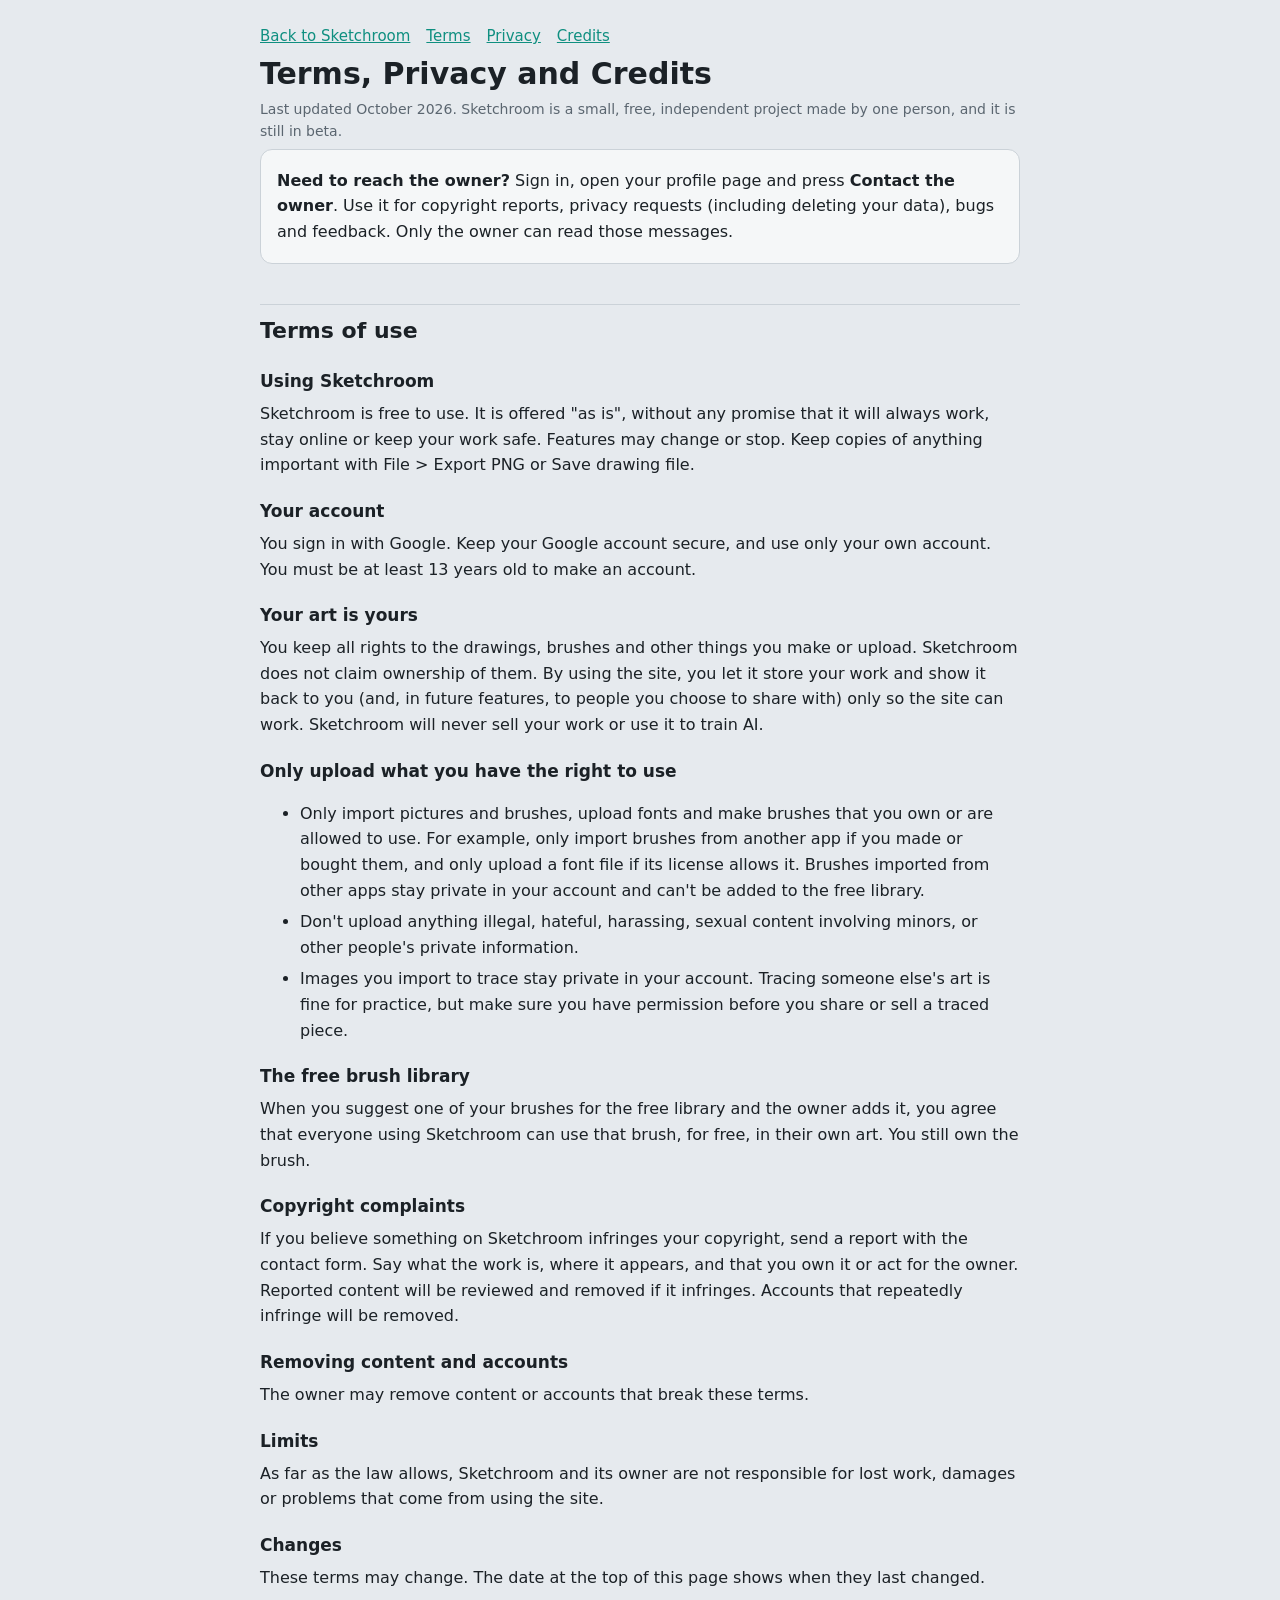
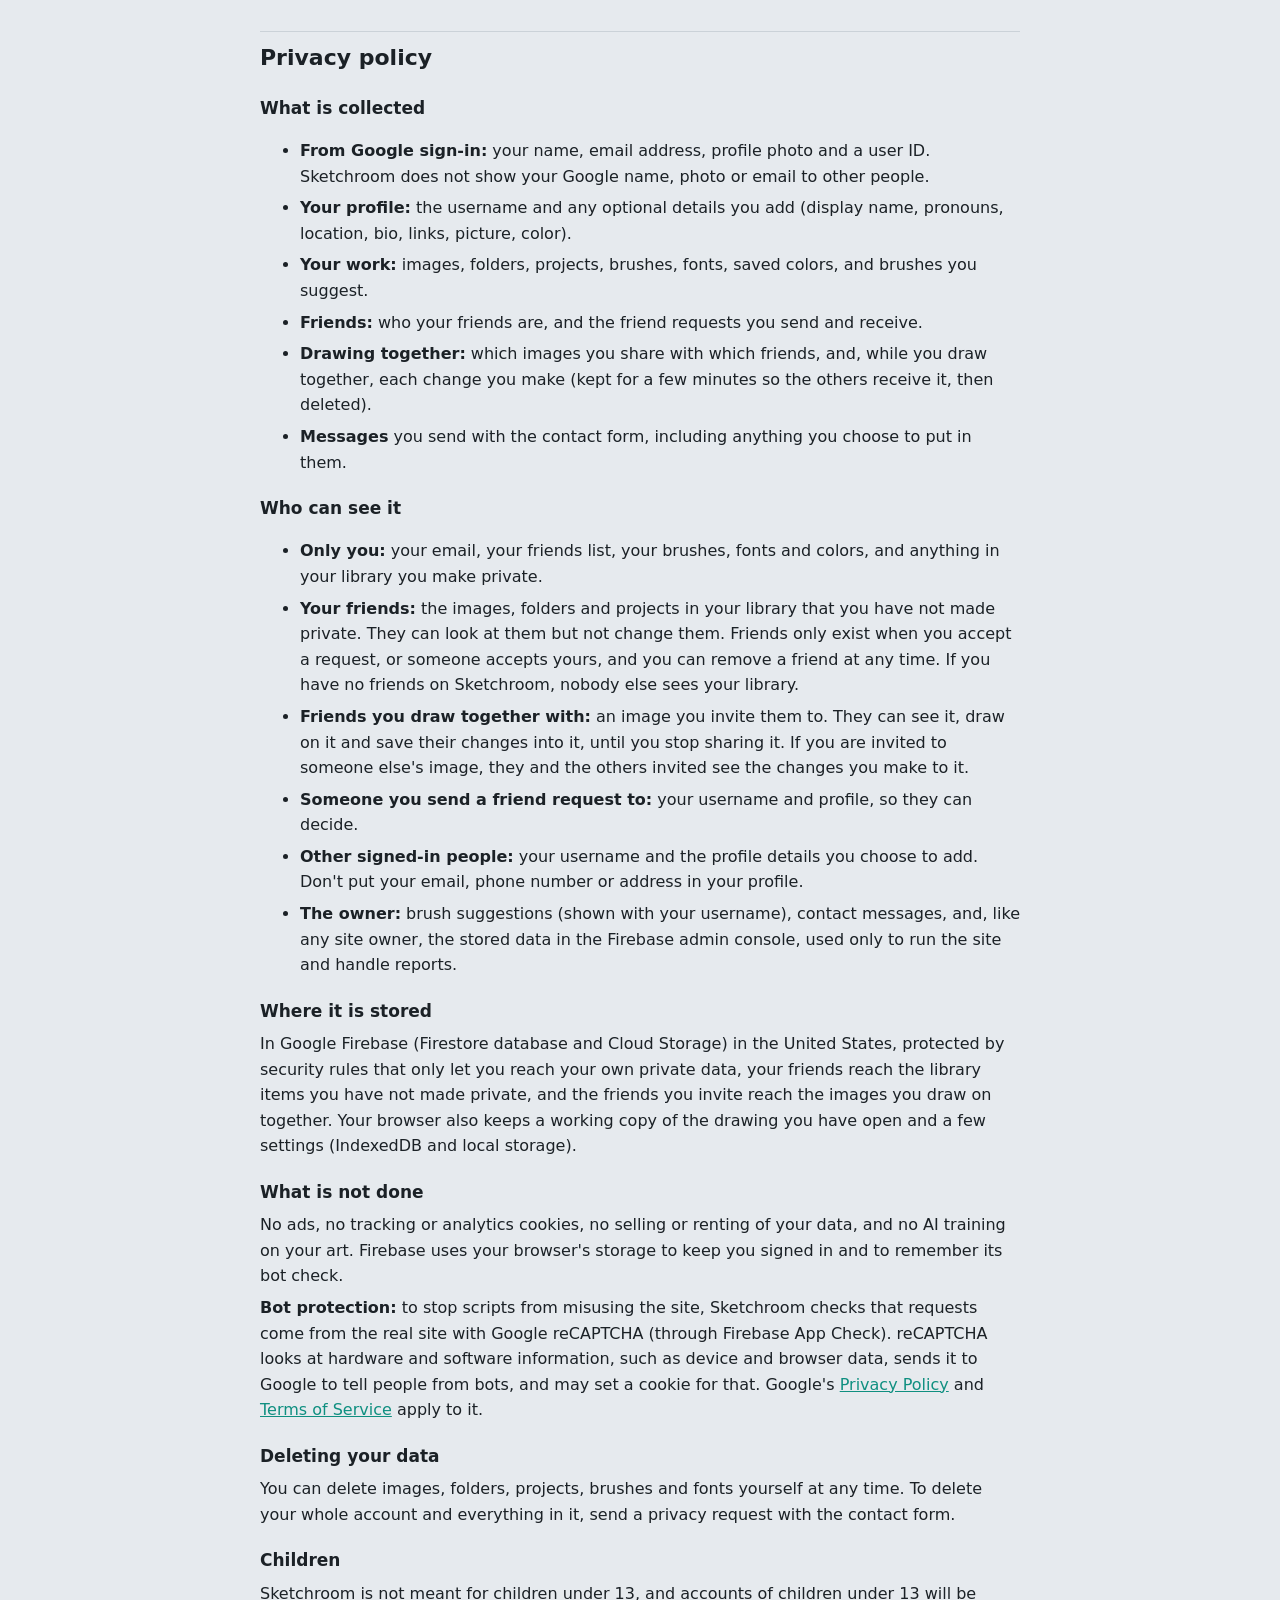
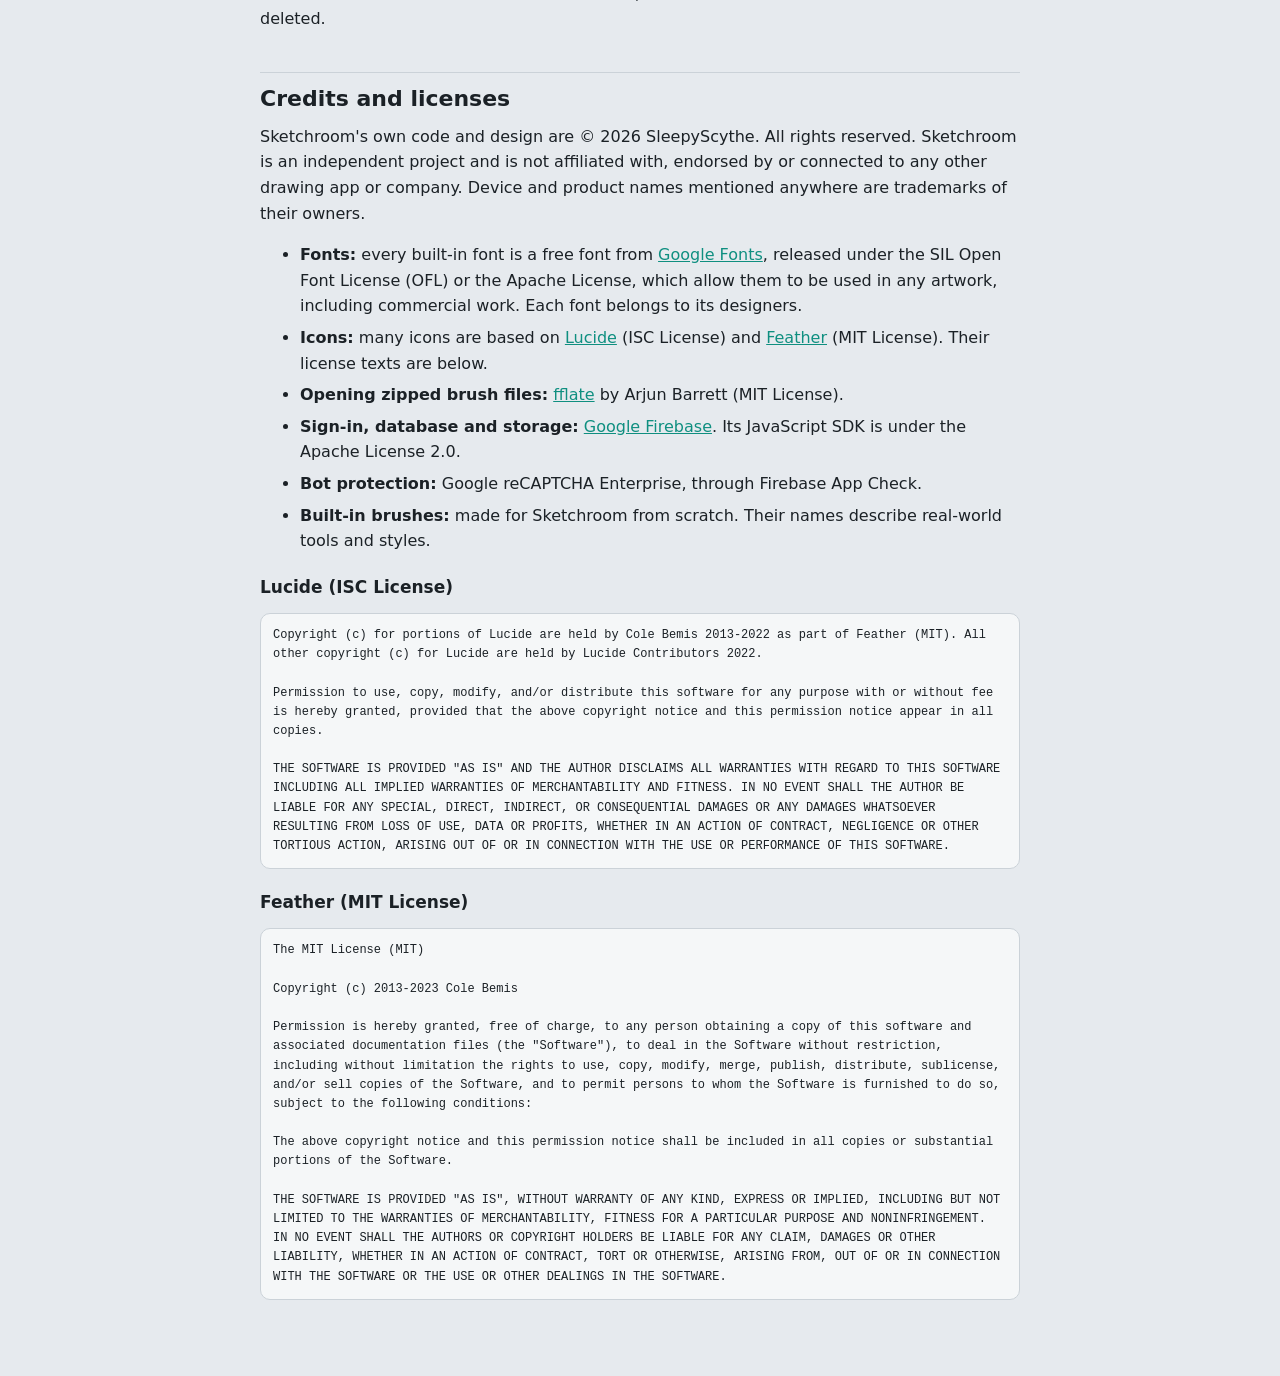
==== commit 11432650: "App Check ready to switch on (off until APP_CHECK_KEY is set) Loads the App Check SDK and activates " ====
--- a/legal.html
+++ b/legal.html
@@ -78,7 +78,8 @@
   <h3>Where it is stored</h3>
   <p>In Google Firebase (Firestore database and Cloud Storage) in the United States, protected by security rules that only let you reach your own private data, your friends reach the library items you have not made private, and the friends you invite reach the images you draw on together. Your browser also keeps a working copy of the drawing you have open and a few settings (IndexedDB and local storage).</p>
   <h3>What is not done</h3>
-  <p>No ads, no tracking or analytics cookies, no selling or renting of your data, and no AI training on your art. Firebase uses your browser's storage only to keep you signed in.</p>
+  <p>No ads, no tracking or analytics cookies, no selling or renting of your data, and no AI training on your art. Firebase uses your browser's storage to keep you signed in and to remember its bot check.</p>
+  <p><strong>Bot protection:</strong> to stop scripts from misusing the site, Sketchroom checks that requests come from the real site with Google reCAPTCHA (through Firebase App Check). reCAPTCHA looks at hardware and software information, such as device and browser data, sends it to Google to tell people from bots, and may set a cookie for that. Google's <a href="https://policies.google.com/privacy" rel="noopener">Privacy Policy</a> and <a href="https://policies.google.com/terms" rel="noopener">Terms of Service</a> apply to it.</p>
   <h3>Deleting your data</h3>
   <p>You can delete images, folders, projects, brushes and fonts yourself at any time. To delete your whole account and everything in it, send a privacy request with the contact form.</p>
   <h3>Children</h3>
@@ -91,6 +92,7 @@
     <li><strong>Icons:</strong> many icons are based on <a href="https://lucide.dev" rel="noopener">Lucide</a> (ISC License) and <a href="https://feathericons.com" rel="noopener">Feather</a> (MIT License). Their license texts are below.</li>
     <li><strong>Opening zipped brush files:</strong> <a href="https://github.com/101arrowz/fflate" rel="noopener">fflate</a> by Arjun Barrett (MIT License).</li>
     <li><strong>Sign-in, database and storage:</strong> <a href="https://firebase.google.com" rel="noopener">Google Firebase</a>. Its JavaScript SDK is under the Apache License 2.0.</li>
+    <li><strong>Bot protection:</strong> Google reCAPTCHA Enterprise, through Firebase App Check.</li>
     <li><strong>Built-in brushes:</strong> made for Sketchroom from scratch. Their names describe real-world tools and styles.</li>
   </ul>
   <h3>Lucide (ISC License)</h3>
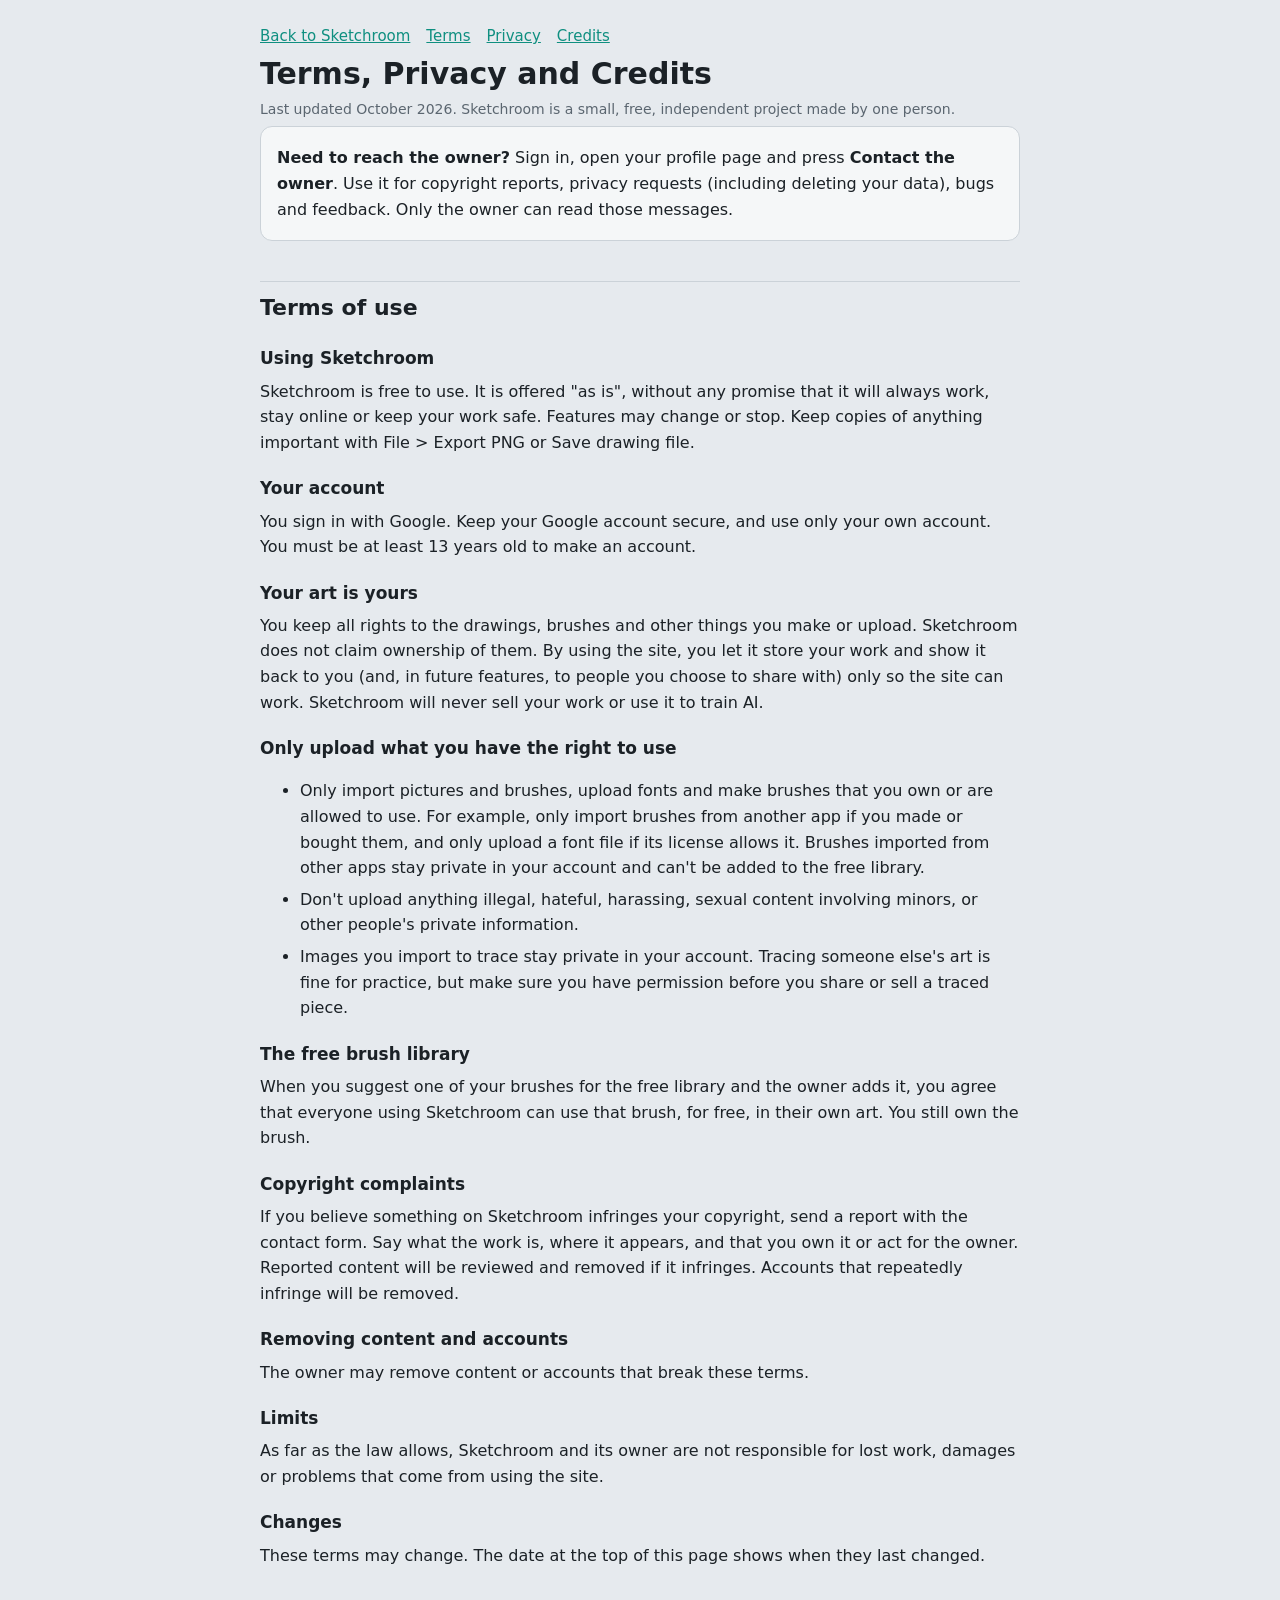
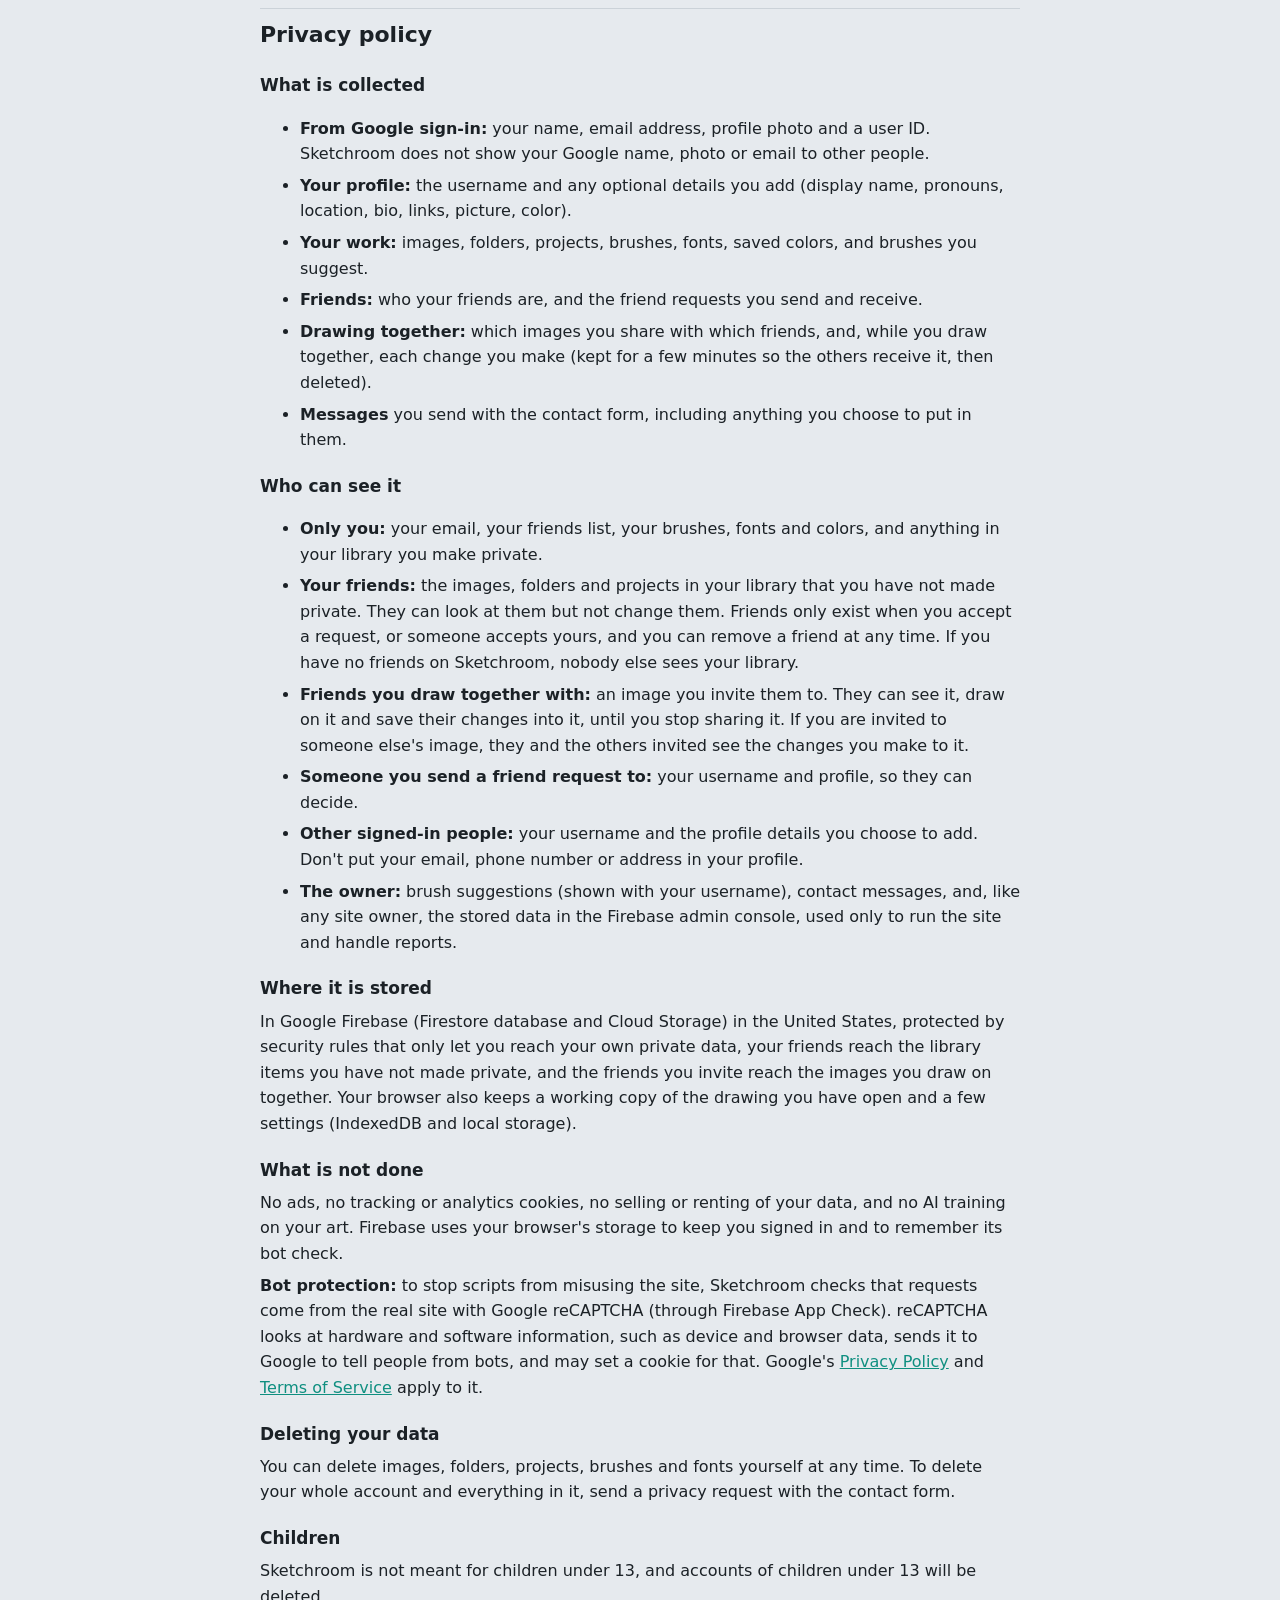
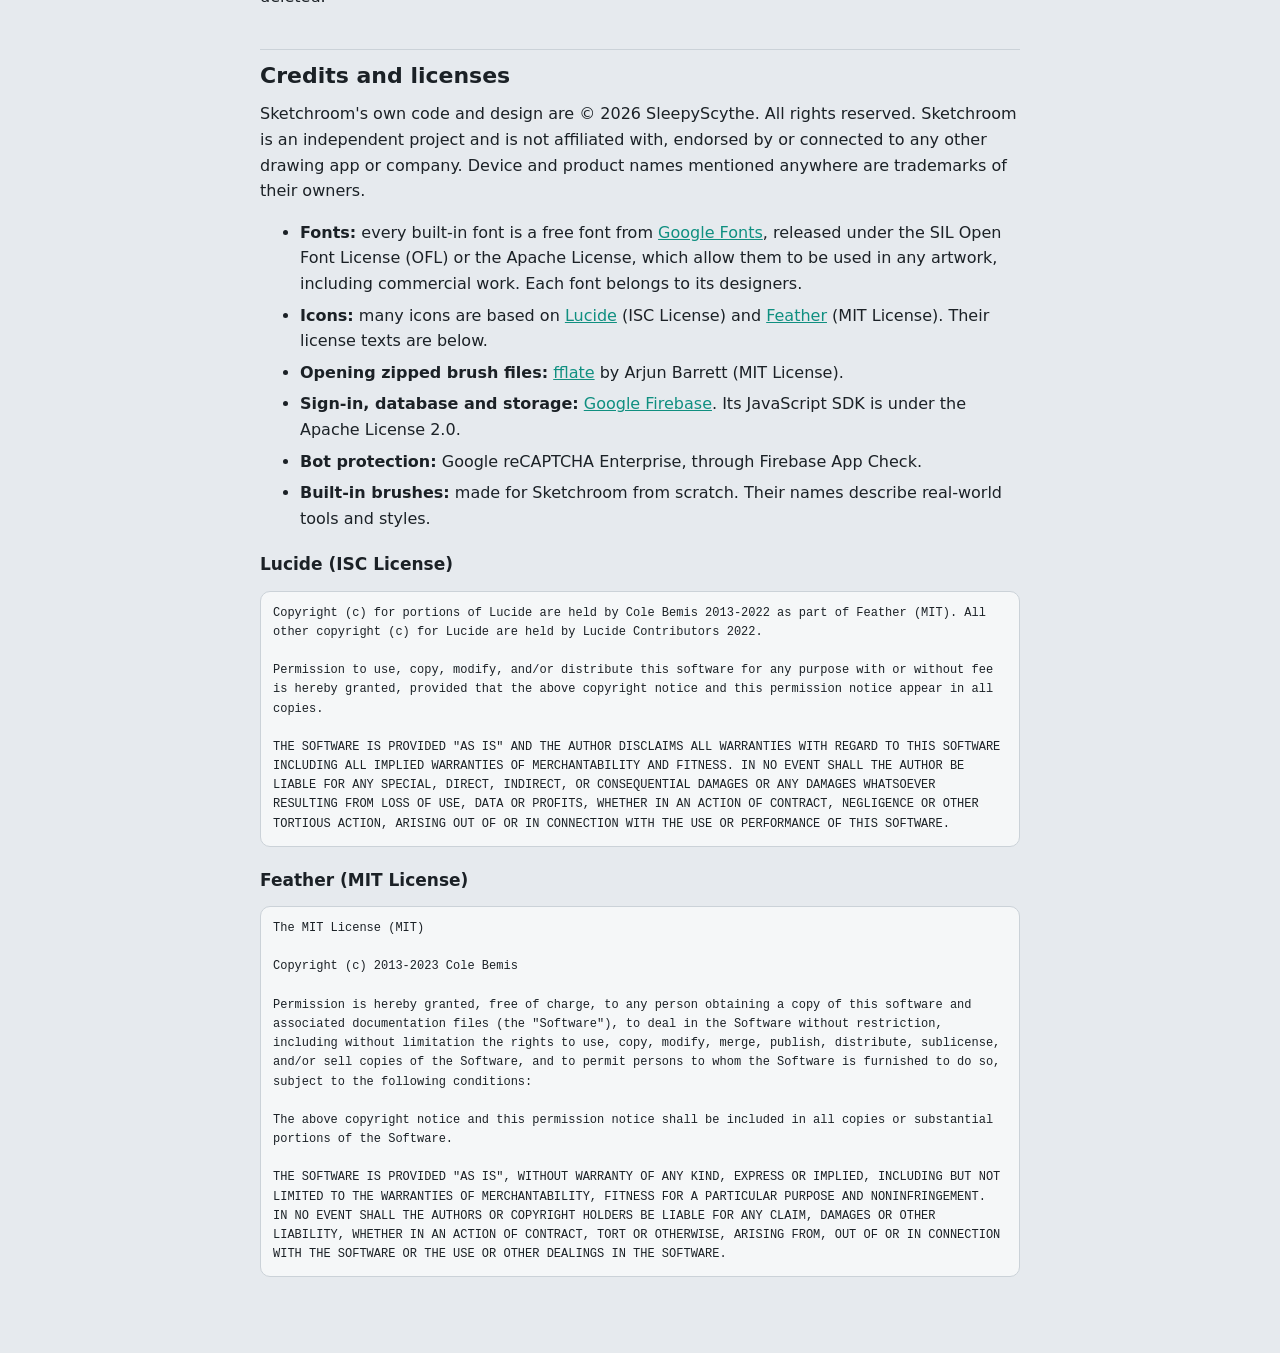
==== commit 0e279155: "Sketchroom is out of beta Co-Authored-By: Claude Opus 5.5 <noreply@anthropic.com>" ====
--- a/legal.html
+++ b/legal.html
@@ -27,7 +27,7 @@
 <main>
   <nav class="top"><a href="./">Back to Sketchroom</a><a href="#terms">Terms</a><a href="#privacy">Privacy</a><a href="#credits">Credits</a></nav>
   <h1>Terms, Privacy and Credits</h1>
-  <p class="mute">Last updated October 2026. Sketchroom is a small, free, independent project made by one person, and it is still in beta.</p>
+  <p class="mute">Last updated October 2026. Sketchroom is a small, free, independent project made by one person.</p>
   <div class="box">
     <p><strong>Need to reach the owner?</strong> Sign in, open your profile page and press <strong>Contact the owner</strong>. Use it for copyright reports, privacy requests (including deleting your data), bugs and feedback. Only the owner can read those messages.</p>
   </div>
